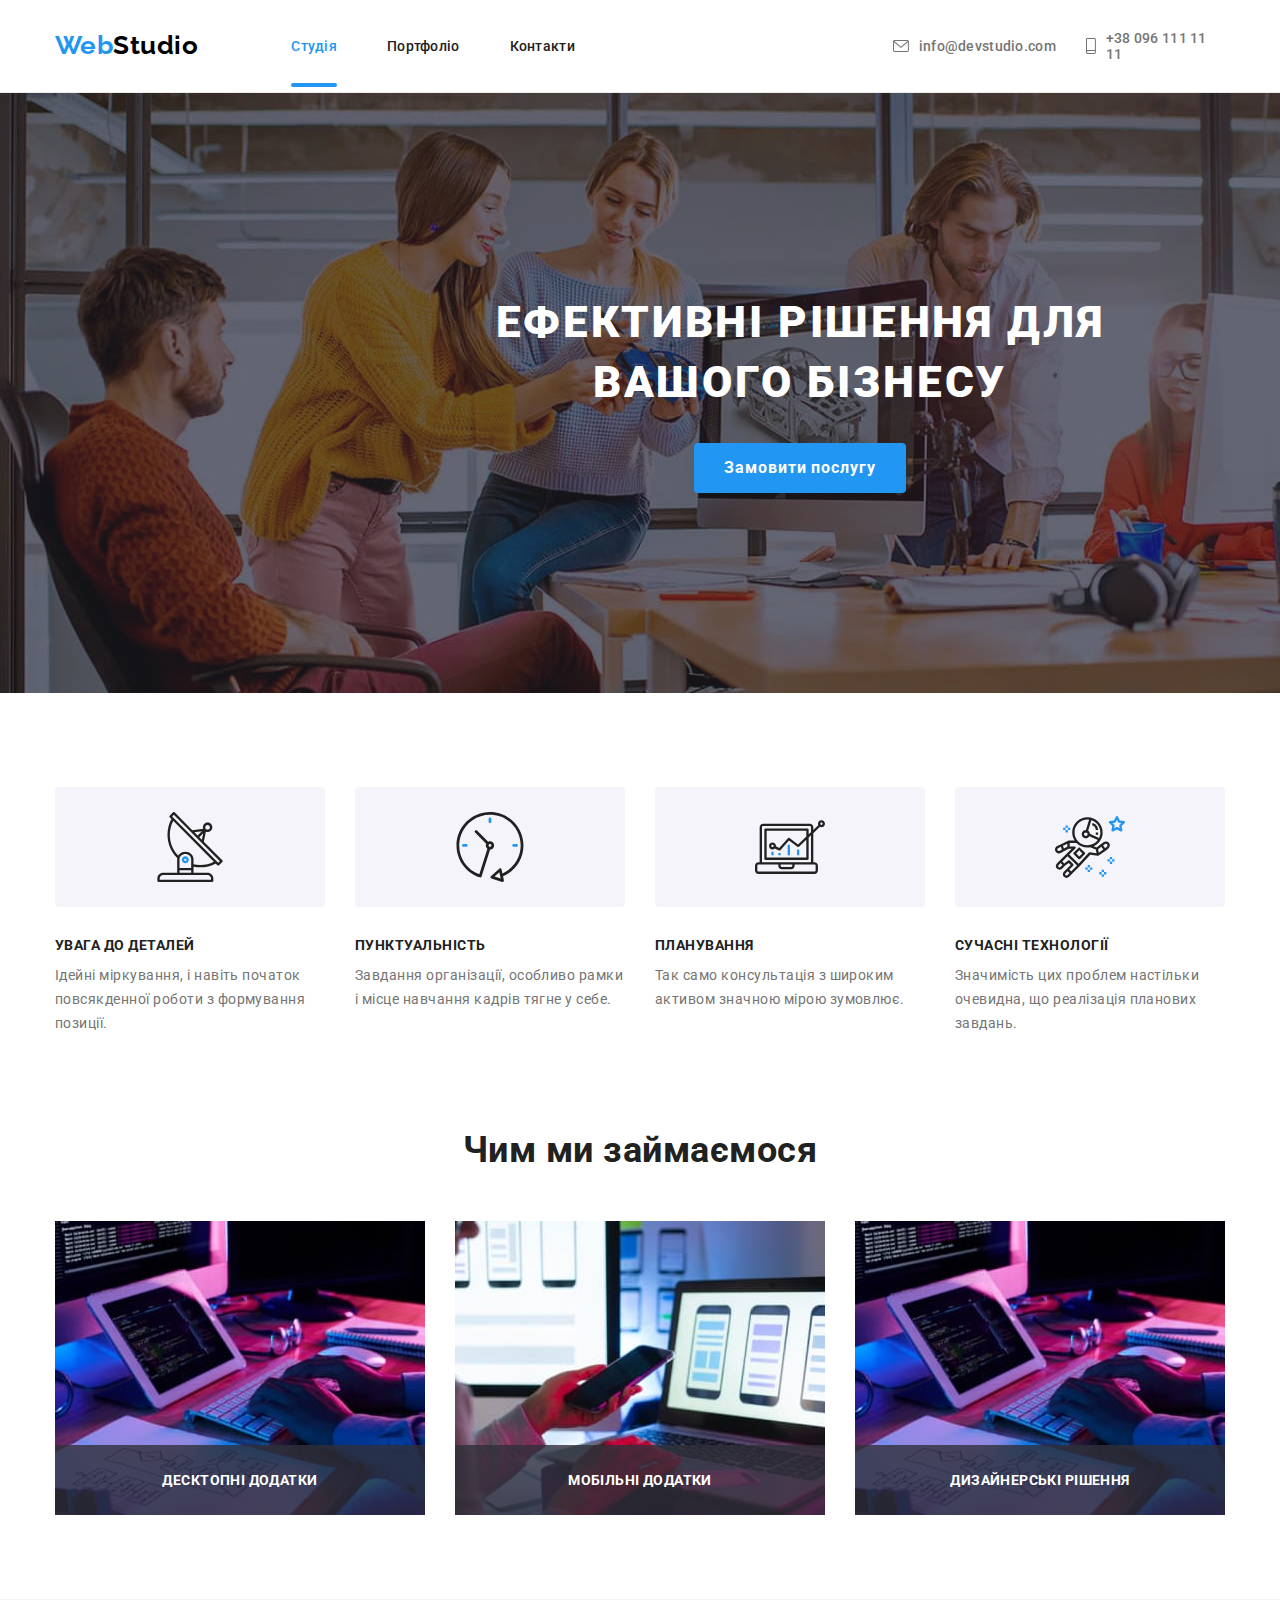
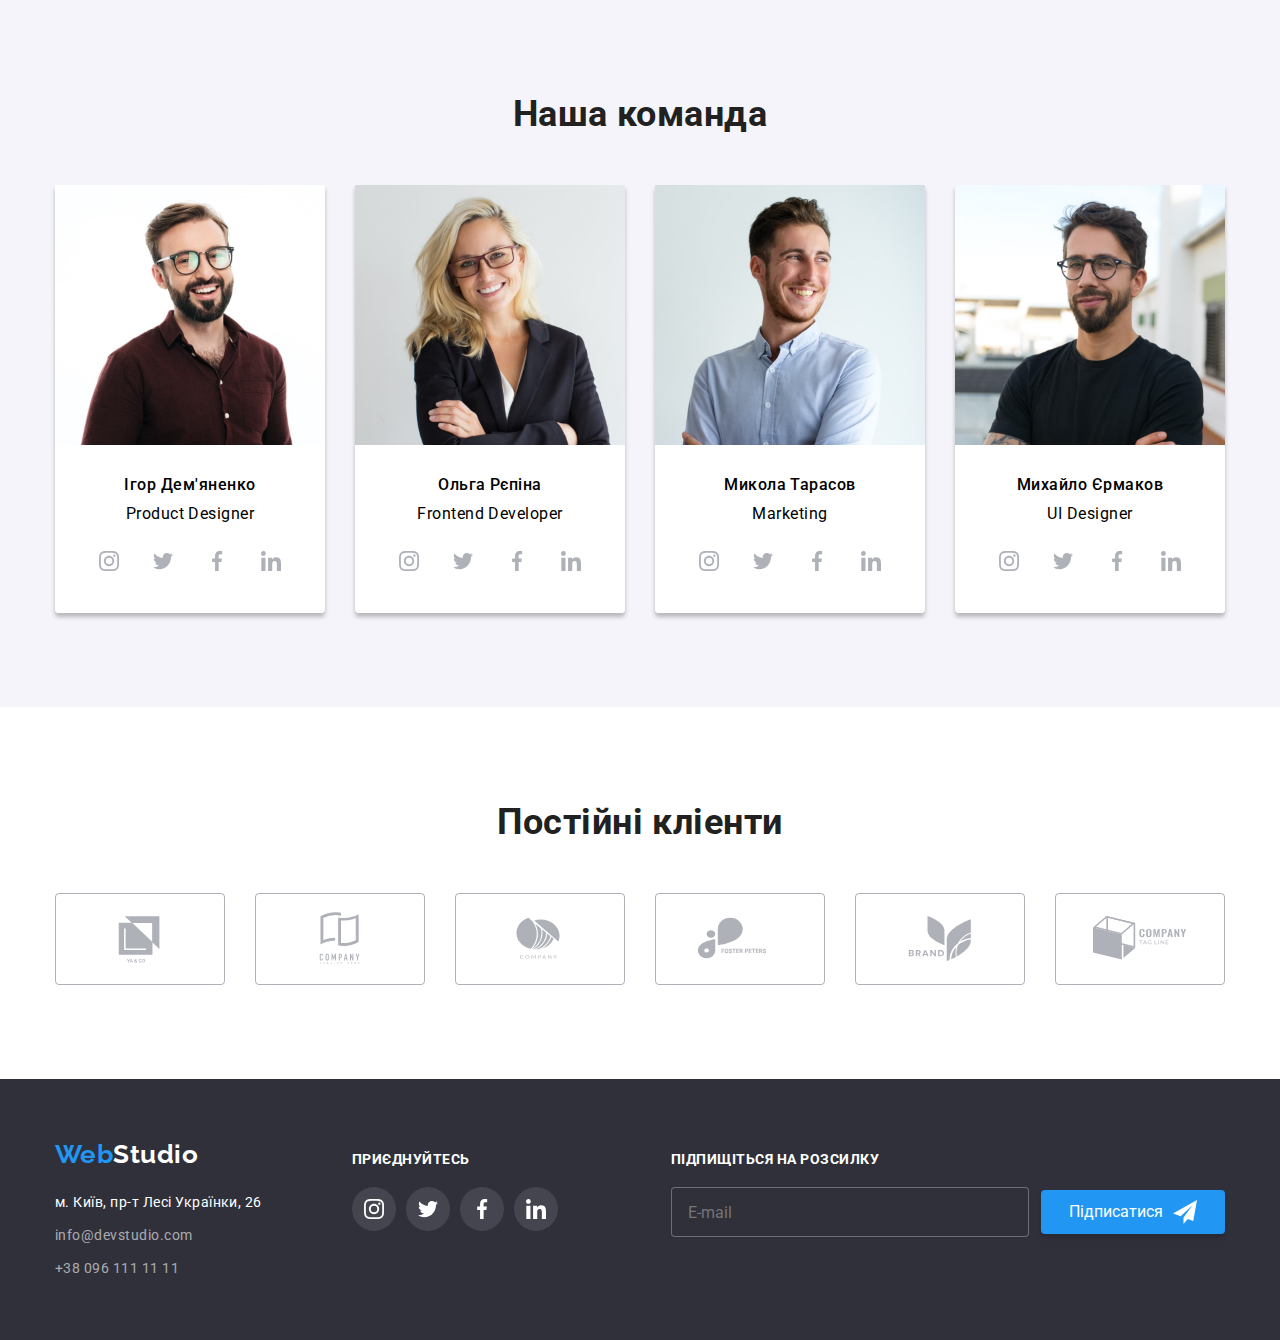
==== index.html @ 4fa3022f "starthw7" ====
<!DOCTYPE html>
<html lang="ua">
  <head>
    <meta charset="UTF-8" />
    <meta http-equiv="X-UA-Compatible" content="IE=edge" />
    <meta name="viewport" content="width=device-width, initial-scale=1.0" />
    <title>Document</title>
    <link rel="preconnect" href="https://fonts.googleapis.com" />
    <link rel="preconnect" href="https://fonts.gstatic.com" crossorigin />
    <link
      href="https://fonts.googleapis.com/css2?family=Raleway:wght@700&family=Roboto:wght@400;500;700&display=swap"
      rel="stylesheet"
    />
    <link
      rel="stylesheet"
      href="https://cdnjs.cloudflare.com/ajax/libs/modern-normalize/1.1.0/modern-normalize.min.css"
    />
    <link rel="stylesheet" href="./css/main.min.css" />
  </head>
  <body>
    <header class="header">
      <div class="container header__container">
        <nav class="navigation">
          <a class="logo navigation__logo" href="./index.html"
            ><span class="logo__first">Web</span>Studio</a
          >
          <ul class="list menu">
            <li class="menu__item">
              <a class="menu__link current" href="./index.html">Студія</a>
            </li>
            <li class="menu__item">
              <a class="menu__link" href="./portfolio.html">Портфоліо</a>
            </li>
            <li class="menu__item">
              <a class="menu__link" href="">Контакти</a>
            </li>
          </ul>
        </nav>
        <ul class="list contact">
          <li class="contact__item">
            <a class="contact__link" href="info@devstudio.com">
              <svg class="contact__icon" width="16px" height="12px">
                <use href="./images/icons.svg#icon-envelope"></use>
              </svg>
              info@devstudio.com
            </a>
          </li>
          <li class="contact__item">
            <a class="contact__link" href="+380961111111">
              <svg class="contact__icon" width="10px" height="16px">
                <use href="./images/icons.svg#icon-smartphone"></use>
              </svg>
              +38 096 111 11 11
            </a>
          </li>
        </ul>
      </div>
    </header>
    <main>
      <section class="hero">
        <div class="hero__wrap container">
          <h1 class="hero__title">
            Ефективні рішення для <br />
            вашого бізнесу
          </h1>
          <button type="button" class="hero__btn btn" data-modal-open>
            Замовити послугу
          </button>
        </div>
      </section>
      <section class="about">
        <div class="container">
          <h2 class="title visually-hidden">Наші переваги</h2>
          <ul class="list about__list">
            <li>
              <div class="about__icon">
                <svg width="70px" height="70px">
                  <use href="./images/icons.svg#icon-antenna"></use>
                </svg>
              </div>
              <h3 class="about__benefits title__benefits">УВАГА ДО ДЕТАЛЕЙ</h3>
              <p class="about__text">
                Ідейні міркування, і навіть початок повсякденної роботи з
                формування позиції.
              </p>
            </li>
            <li>
              <div class="about__icon">
                <svg width="70px" height="70px">
                  <use href="./images/icons.svg#icon-clock"></use>
                </svg>
              </div>
              <h3 class="about__benefits title__benefits">ПУНКТУАЛЬНІСТЬ</h3>
              <p class="about__text">
                Завдання організації, особливо рамки і місце навчання кадрів
                тягне у себе.
              </p>
            </li>
            <li>
              <div class="about__icon">
                <svg width="70px" height="70px">
                  <use href="./images/icons.svg#icon-diagram"></use>
                </svg>
              </div>
              <h3 class="about__benefits title__benefits">ПЛАНУВАННЯ</h3>
              <p class="about__text">
                Так само консультація з широким активом значною мірою зумовлює.
              </p>
            </li>
            <li>
              <div class="about__icon">
                <svg width="70px" height="70px">
                  <use href="./images/icons.svg#icon-astronaut"></use>
                </svg>
              </div>
              <h3 class="about__benefits title__benefits">
                СУЧАСНІ ТЕХНОЛОГІЇ
              </h3>
              <p class="about__text">
                Значимість цих проблем настільки очевидна, що реалізація
                планових завдань.
              </p>
            </li>
          </ul>
        </div>
      </section>
      <section class="example">
        <div class="container">
          <h2 class="title example__title">Чим ми займаємося</h2>
          <ul class="list example__list">
            <li class="example__item">
              <img
                src="./images/img.jpg"
                width="370"
                alt="Набір структури коду на комп'ютері"
              />
              <p class="example__text">десктопні додатки</p>
            </li>
            <li class="example__item">
              <img
                src="./images/img-2.jpg"
                width="370"
                alt="Адаптування сайту до різних гаджетів"
              />
              <p class="example__text">Мобільні додатки</p>
            </li>
            <li class="example__item">
              <img src="./images/img.jpg" width="370" alt="Підбір кольорів" />
              <p class="example__text">Дизайнерські рішення</p>
            </li>
          </ul>
        </div>
      </section>
      <section class="team">
        <div class="container">
          <h2 class="title title-item">Наша команда</h2>
          <ul class="list list-team">
            <li class="team-cards">
              <img src="./images/people.jpg" width="270" alt="чоловік" />
              <div class="team-container">
                <h3 class="title-team">Ігор Дем'яненко</h3>
                <p class="title-team-text">Product Designer</p>
                <ul class="list team-soc-list">
                  <li class="team-soc-item">
                    <a class="team-soc-link" href="">
                      <svg class="team-soc-icon" width="20px" height="20px">
                        <use href="./images/icons.svg#icon-instagram-2"></use>
                      </svg>
                    </a>
                  </li>
                  <li class="team-soc-item">
                    <a class="team-soc-link" href="">
                      <svg class="team-soc-icon" width="20px" height="20px">
                        <use href="./images/icons.svg#icon-twitter-1"></use>
                      </svg>
                    </a>
                  </li>
                  <li class="team-soc-item">
                    <a class="team-soc-link" href="">
                      <svg class="team-soc-icon" width="20px" height="20px">
                        <use href="./images/icons.svg#icon-facebook-1"></use>
                      </svg>
                    </a>
                  </li>
                  <li class="team-soc-item">
                    <a class="team-soc-link" href="">
                      <svg class="team-soc-icon" width="20px" height="20px">
                        <use href="./images/icons.svg#icon-linkedin-1"></use>
                      </svg>
                    </a>
                  </li>
                </ul>
              </div>
            </li>
            <li class="team-cards">
              <img src="./images/people-1.jpg" width="270" alt="жінка" />
              <div class="team-container">
                <h3 class="title-team">Ольга Рєпіна</h3>
                <p class="title-team-text">Frontend Developer</p>
                <ul class="list team-soc-list">
                  <li class="team-soc-item">
                    <a class="team-soc-link" href="">
                      <svg class="team-soc-icon" width="20px" height="20px">
                        <use href="./images/icons.svg#icon-instagram-2"></use>
                      </svg>
                    </a>
                  </li>
                  <li class="team-soc-item">
                    <a class="team-soc-link" href="">
                      <svg class="team-soc-icon" width="20px" height="20px">
                        <use href="./images/icons.svg#icon-twitter-1"></use>
                      </svg>
                    </a>
                  </li>
                  <li class="team-soc-item">
                    <a class="team-soc-link" href="">
                      <svg class="team-soc-icon" width="20px" height="20px">
                        <use href="./images/icons.svg#icon-facebook-1"></use>
                      </svg>
                    </a>
                  </li>
                  <li class="team-soc-item">
                    <a class="team-soc-link" href="">
                      <svg class="team-soc-icon" width="20px" height="20px">
                        <use href="./images/icons.svg#icon-linkedin-1"></use>
                      </svg>
                    </a>
                  </li>
                </ul>
              </div>
            </li>
            <li class="team-cards">
              <img src="./images/people-2.jpg" width="270" alt="чоловік" />
              <div class="team-container">
                <h3 class="title-team">Микола Тарасов</h3>
                <p class="title-team-text">Marketing</p>
                <ul class="list team-soc-list">
                  <li class="team-soc-item">
                    <a class="team-soc-link" href="">
                      <svg class="team-soc-icon" width="20px" height="20px">
                        <use href="./images/icons.svg#icon-instagram-2"></use>
                      </svg>
                    </a>
                  </li>
                  <li class="team-soc-item">
                    <a class="team-soc-link" href="">
                      <svg class="team-soc-icon" width="20px" height="20px">
                        <use href="./images/icons.svg#icon-twitter-1"></use>
                      </svg>
                    </a>
                  </li>
                  <li class="team-soc-item">
                    <a class="team-soc-link" href="">
                      <svg class="team-soc-icon" width="20px" height="20px">
                        <use href="./images/icons.svg#icon-facebook-1"></use>
                      </svg>
                    </a>
                  </li>
                  <li class="team-soc-item">
                    <a class="team-soc-link" href="">
                      <svg class="team-soc-icon" width="20px" height="20px">
                        <use href="./images/icons.svg#icon-linkedin-1"></use>
                      </svg>
                    </a>
                  </li>
                </ul>
              </div>
            </li>
            <li class="team-cards">
              <img src="./images/people-3.jpg" width="270" alt="чоловік" />
              <div class="team-container">
                <h3 class="title-team">Михайло Єрмаков</h3>
                <p class="title-team-text">UI Designer</p>
                <ul class="list team-soc-list">
                  <li class="team-soc-item">
                    <a class="team-soc-link" href="">
                      <svg class="team-soc-icon" width="20px" height="20px">
                        <use href="./images/icons.svg#icon-instagram-2"></use>
                      </svg>
                    </a>
                  </li>
                  <li class="team-soc-item">
                    <a class="team-soc-link" href="">
                      <svg class="team-soc-icon" width="20px" height="20px">
                        <use href="./images/icons.svg#icon-twitter-1"></use>
                      </svg>
                    </a>
                  </li>
                  <li class="team-soc-item">
                    <a class="team-soc-link" href="">
                      <svg class="team-soc-icon" width="20px" height="20px">
                        <use href="./images/icons.svg#icon-facebook-1"></use>
                      </svg>
                    </a>
                  </li>
                  <li class="team-soc-item">
                    <a class="team-soc-link" href="">
                      <svg class="team-soc-icon" width="20px" height="20px">
                        <use href="./images/icons.svg#icon-linkedin-1"></use>
                      </svg>
                    </a>
                  </li>
                </ul>
              </div>
            </li>
          </ul>
        </div>
      </section>
      <section class="clients">
        <div class="container">
          <h2 class="title">Постійні кліенти</h2>
          <ul class="clients-list list">
            <li class="clients-item">
              <a class="clients-link" href="">
                <svg class="clients-icon" width="106px" height="60px">
                  <use href="./images/icons.svg#icon-Logo-1"></use>
                </svg>
              </a>
            </li>
            <li class="clients-item">
              <a class="clients-link" href="">
                <svg class="clients-icon" width="106px" height="60px">
                  <use href="./images/icons.svg#icon-Logo-2"></use>
                </svg>
              </a>
            </li>
            <li class="clients-item">
              <a class="clients-link" href="">
                <svg class="clients-icon" width="106px" height="60px">
                  <use href="./images/icons.svg#icon-Logo-3"></use>
                </svg>
              </a>
            </li>
            <li class="clients-item">
              <a class="clients-link" href="">
                <svg class="clients-icon" width="106px" height="60px">
                  <use href="./images/icons.svg#icon-Logo-4"></use>
                </svg>
              </a>
            </li>
            <li class="clients-item">
              <a class="clients-link" href="">
                <svg class="clients-icon" width="106px" height="60px">
                  <use href="./images/icons.svg#icon-Logo-5"></use>
                </svg>
              </a>
            </li>
            <li class="clients-item">
              <a class="clients-link" href="">
                <svg class="clients-icon" width="106px" height="60px">
                  <use href="./images/icons.svg#icon-Logo-6"></use>
                </svg>
              </a>
            </li>
          </ul>
        </div>
      </section>
    </main>
    <footer class="footer">
      <div class="container footer-container">
        <div>
          <a class="logo-footer" href=""
            ><span class="logo__first">Web</span>Studio</a
          >
          <address class="contacts">
            <p class="contacts-text">м. Київ, пр-т Лесі Українки, 26</p>
            <ul class="list">
              <li class="contacts-title-footer">
                <a class="contacts-title" href="info@devstudio.com"
                  >info@devstudio.com</a
                ><br />
              </li>
              <li>
                <a class="contacts-title" href="+380961111111"
                  >+38 096 111 11 11</a
                >
              </li>
            </ul>
          </address>
        </div>
        <div class="footer-wrap">
          <h2 class="footer-title">ПРИЄДНУЙТЕСЬ</h2>
          <ul class="footer-list list">
            <li class="footer-item">
              <a class="footer-link" href="">
                <svg class="footer-icon" width="20px" height="20px">
                  <use href="./images/icons.svg#icon-instagram-2"></use>
                </svg>
              </a>
            </li>
            <li class="footer-item">
              <a class="footer-link" href="">
                <svg class="footer-icon" width="20px" height="20px">
                  <use href="./images/icons.svg#icon-twitter-1"></use>
                </svg>
              </a>
            </li>
            <li class="footer-item">
              <a class="footer-link" href="">
                <svg class="footer-icon" width="20px" height="20px">
                  <use href="./images/icons.svg#icon-facebook-1"></use>
                </svg>
              </a>
            </li>
            <li class="footer-item">
              <a class="footer-link" href="">
                <svg class="footer-icon" width="20px" height="20px">
                  <use href="./images/icons.svg#icon-linkedin-1"></use>
                </svg>
              </a>
            </li>
          </ul>
        </div>
        <div class="footer-modal-wrap">
          <h2 class="footer-title">ПІДПИЩІТЬСЯ НА РОЗСИЛКУ</h2>
          <form class="footer-modal">
            <input
              type="text"
              name="footer-input"
              class="footer-input"
              placeholder="E-mail"
            />
            <button type="submit" class="footer-modal-btn">
              Підписатися
              <svg class="footer-modal-icon" width="24px" height="24px">
                <use href="./images/icons.svg#icon-icon_send_footer"></use>
              </svg>
            </button>
          </form>
        </div>
      </div>
    </footer>
    <div class="backdrop is-hidden" data-modal>
      <div class="modal">
        <button type="button" class="modal-close" data-modal-close>
          <svg class="modal-close-icon" width="18px" height="18px">
            <use href="./images/icons.svg#icon-close-black"></use>
          </svg>
        </button>
        <p class="modal-title">Залиште свої дані, ми вам передзвонимо</p>
        <form class="modal-form">
          <label for="uzer-name" class="input-label">Ім'я</label>
          <div class="input-wrap">
            <input
              type="text"
              name="uzer-name"
              class="modal-input"
              id="uzer-name"
            />
            <svg class="modal-icon" width="18px" height="18px">
              <use href="./images/icons.svg#icon-person-black"></use>
            </svg>
          </div>
          <label for="uzer-tel" class="input-label">Телефон</label>
          <div class="input-wrap">
            <input
              type="tel"
              name="uzer-tel"
              class="modal-input"
              id="uzer-tel"
            />
            <svg class="modal-icon" width="18px" height="18px">
              <use href="./images/icons.svg#icon-phone-black"></use>
            </svg>
          </div>
          <label for="uzer-email" class="input-label">Пошта</label>
          <div class="input-wrap">
            <input
              type="email"
              name="uzer-email"
              class="modal-input"
              id="uzer-email"
            />
            <svg class="modal-icon" width="18px" height="18px">
              <use href="./images/icons.svg#icon-email-black"></use>
            </svg>
          </div>
          <label for="uzer-text" class="input-label">Коментар</label>
          <textarea
            name="uzer-text"
            id="uzer-text"
            class="modal-comment"
            placeholder="Введіть текст"
          ></textarea>
          <input
            type="checkbox"
            name="policy"
            id="policy"
            class="modal-check visually-hidden"
          />
          <label for="policy" class="check-text">
            <span class="wrapper">Погоджуюся з розсилкою та приймаю</span>
            <a href="" class="check-link">Умови договору</a>
          </label>
          <button type="submit" class="modal-btn">Відправити</button>
        </form>
      </div>
    </div>
    <script src="./js/modal.js"></script>
  </body>
</html>
---- css/main.min.css ----
h1,h2,h3,h4,h5,h6,p{margin:0}ul{margin:0;padding:0}button{cursor:pointer}img{display:block}.container{width:1200px;padding-left:15px;padding-right:15px;margin:0 auto}:root{--title-color: #212121;--text-color: #757575;--tra: 250ms cubic-bezier(0.4, 0, 0.2, 1)}body{font-family:roboto,sans-serif;letter-spacing:.03em}.list{list-style:none}.logo{font-family:Raleway,sans-serif;font-weight:700;font-size:26px;line-height:1.1923;color:#000;display:inline-block;padding-bottom:25px;padding-top:24px}.navigation__logo{margin-right:93px;text-decoration:none}.logo__first{color:#2196f3}.navigation{display:flex;align-items:center}.menu{display:flex;gap:50px;margin-right:318px}.header__container{display:flex;align-items:center}.header{margin-bottom:0;border-bottom:1px solid #ececec}.menu__link{font-style:normal;font-weight:500;font-size:14px;line-height:1.1428;letter-spacing:.02em;color:var(--title-color);display:inline-block;padding-bottom:32px;padding-top:32px;text-decoration:none;transition:color var(--tra)}.menu__link:hover,.menu__link:focus{color:#2196f3}.menu__link.current{position:relative;color:#2196f3}.current::after{content:"";position:absolute;bottom:0;left:0;margin-top:28px;width:100%;height:4px;background-color:#2196f3;border-radius:2px;transform:translateY(1px)}.contact{display:flex;gap:30px}.contact__item{display:flex;align-items:center}.contact__link{font-style:normal;font-weight:500;font-size:14px;line-height:1.1428;letter-spacing:.02em;color:var(--text-color);display:flex;padding-bottom:30px;padding-top:30px;align-items:center;gap:10px;text-decoration:none;transition:color var(--tra),fill color}.contact__link:hover,.contact__link:focus{color:#2196f3}.contact__icon{fill:var(--text-color)}.contact__link:hover .contact__icon{fill:#2196f3}.contact__link:focus .contact__icon{fill:#2196f3}.title{font-size:36px;line-height:1.1667;text-align:center;color:var(--title-color)}.hero{padding:200px 0px;width:1600px;background-color:rgba(47,48,58,.4);background-image:linear-gradient(rgba(47, 48, 58, 0.4), rgba(47, 48, 58, 0.4)),url(../images/hero.jpg);margin:0 auto}.hero__title{font-style:normal;font-weight:900;font-size:44px;line-height:1.3636;text-align:center;letter-spacing:.06em;text-transform:uppercase;color:#fff;margin-bottom:30px}.hero__btn{font-style:normal;font-weight:700;font-size:16px;line-height:1.875;display:block;align-items:center;text-align:center;letter-spacing:.06em;color:#fff;background-color:#2196f3;border:none;border-radius:4px;padding:10px 30px;transition:color var(--tra),background-color var(--tra)}.hero__btn:hover,.hero__btn:focus{color:#2196f3;background-color:#fff}.btn{margin:0 auto}.about{padding-top:94px;padding-bottom:94px}.about__list{display:flex;gap:30px}.about__icon{display:flex;align-items:center;justify-content:center;width:270px;height:120px;background-color:#f5f4fa;border-radius:4px}.about__benefits{font-style:normal;font-weight:700;font-size:14px;line-height:1.1428;text-transform:uppercase;color:var(--title-color)}.title__benefits{margin-top:30px;margin-bottom:10px}.about__text{font-size:14px;line-height:1.7143;color:var(--text-color)}.visually-hidden{position:absolute;width:1px;height:1px;margin:-1px;border:0;padding:0;white-space:nowrap;clip-path:inset(100%);clip:rect(0 0 0 0);overflow:hidden}.example{padding-bottom:84px}.example__list{display:flex;gap:30px}.example__title{margin-bottom:50px}.example__item{position:relative}.example__text{position:absolute;bottom:0;margin:0;width:100%;text-align:center;align-items:center;padding-top:27px;padding-bottom:27px;text-transform:uppercase;font-weight:700;font-size:14px;line-height:1.17;letter-spacing:.03em;background:rgba(47,48,58,.8);color:#fff}.team{background-color:#f5f4fa;padding-top:94px;padding-bottom:94px}.team-container{padding-top:30px;padding-bottom:30px;background-color:#fff;border-radius:0px 0px 4px 4px}.title-item{margin-bottom:50px}.title-team{font-weight:500;font-size:16px;line-height:1.1875;text-align:center;margin-bottom:10px}.team-cards{border-radius:0px 0px 4px 4px;box-shadow:0px 4px 4px 0px rgba(0,0,0,.25)}.title-team-text{font-size:16px;line-height:1.1875;text-align:center;margin-bottom:16px}.list-team{display:flex;gap:30px}.team-soc-list{display:flex;justify-content:center;gap:10px}.team-soc-item{width:44px;height:44px;border-radius:50%}.team-soc-link{width:100%;height:100%;border-radius:50%;display:flex;align-items:center;justify-content:center;color:#afb1b8;transition:color var(--tra),background-color var(--tra)}.team-soc-link:hover,.team-soc-link:focus{background-color:#2196f3;color:#fff}.team-soc-icon{fill:currentColor}.clients{padding-top:94px;padding-bottom:94px}.clients-list{margin-top:50px;display:flex;justify-content:center;gap:30px}.clients-link{width:170px;height:92px;box-sizing:border-box;border:1px solid #afb1b8;border-radius:4px;display:flex;align-items:center;justify-content:center;color:#afb1b8;transition:color var(--tra),border-color var(--tra)}.clients-link:hover,.clients-link:focus{border-color:#2196f3}.clients-icon{fill:currentColor}.clients-link:hover .clients-icon{color:#2196f3}.clients-link:focus .clients-icon{color:#2196f3}.list-portfolio-type{margin-bottom:50px;display:flex;justify-content:center;gap:8px}.filtr{font-weight:500;font-size:16px;line-height:1.625;text-align:center;color:var(--title-color);padding:6px 22px;border-radius:4px;background-color:#f5f4fa;border:none;font-family:inherit;transition:color var(--tra),background-color var(--tra),box-shadow var(--tra)}.filtr:hover,.filtr:focus{color:#fff;background-color:#2196f3;box-shadow:0px 4px 4px 0px rgba(0,0,0,.25)}.portfolio{padding-top:94px;padding-bottom:94px}.list-portfolio{display:flex;flex-wrap:wrap;gap:30px}.portfolio-item{width:370px}.portfolio-link{display:block;transition:box-shadow var(--tra)}.portfolio-link:hover,.portfolio-link:focus{box-shadow:0px 1px 1px rgba(0,0,0,.12),0px 4px 4px rgba(0,0,0,.06),1px 4px 6px rgba(0,0,0,.16)}.list-portfolio a{text-decoration:none}.portfolio-top-wrap{position:relative;overflow:hidden}.portfolio-top-text{position:absolute;top:0;height:100%;color:#fff;font-size:18px;line-height:1.56;letter-spacing:.03em;background-color:rgba(33,150,243,.9);padding:63px 24px;transform:translateY(100%);transition:transform 250ms linear;overflow:auto}.portfolio-link:hover .portfolio-top-text{transform:translateY(0)}.title-cards{padding:20px 24px;border-right:1px solid #eee;border-bottom:1px solid #eee;border-left:1px solid #eee}.portfolio-title{font-size:18px;line-height:2;letter-spacing:.06em;color:var(--title-color);margin-bottom:4px;width:322px}.portfolio-text{font-size:16px;line-height:1.875;color:var(--text-color)}.footer{background-color:#2f303a;padding-top:60px;padding-bottom:60px}.logo-footer{font-family:Raleway,sans-serif;font-weight:700;font-size:26px;line-height:1.1923;text-decoration:none;color:#fff}.contacts{font-style:normal;margin-top:20px}.contacts-text{font-size:14px;line-height:1.7143;color:#fff;margin-bottom:9px}.contacts-title{text-decoration:none;font-size:14px;line-height:1.7143;color:rgba(255,255,255,.6)}.contacts-title-footer{margin-bottom:9px}.footer a{text-decoration:none}.footer-container{display:flex;justify-content:space-between}.footer-wrap{padding-top:12px;margin-left:70px}.footer-wrap h2{margin-bottom:20px}.footer-title{font-size:14px;color:#fff}.footer-list{display:flex;gap:10px}.footer-item{width:44px;height:44px}.footer-link{width:100%;height:100%;border-radius:50%;display:flex;align-items:center;justify-content:center;background-color:rgba(255,255,255,.1);color:#fff;transition:background-color var(--tra)}.footer-link:hover,.footer-link:focus{background-color:#2196f3}.footer-icon{fill:currentColor}.footer-modal-wrap{padding-top:12px;margin-left:93px}.footer-modal-wrap .footer-title{margin-bottom:20px}.footer-input{width:358px;height:50px;padding:15px 16px;border:1px solid rgba(255,255,255,.3);border-radius:4px;background-color:#2f303a;font-size:16px;line-height:1.25;color:rgba(255,255,255,.6);margin-right:12px;margin-top:auto}.footer-modal{display:flex;align-items:center}.footer-modal-btn{padding:10px 28px;background-color:#2196f3;color:#fff;box-shadow:0px 4px 4px rgba(0,0,0,.15);border-radius:4px;border:none;display:inline-flex;align-items:center;gap:10px}.footer-modal-icon{fill:currentColor}.backdrop{position:fixed;top:0;width:100%;height:100%;background-color:rgba(0,0,0,.2);transition:opacity 250ms linear,visibility 250ms linear}.modal{position:absolute;top:50%;left:50%;transform:translate(-50%, -50%) scale(1);transition:transform 250ms linear;width:528px;min-height:581px;background-color:#fff;box-shadow:0px 1px 3px rgba(0,0,0,.12),0px 1px 1px rgba(0,0,0,.14),0px 2px 1px rgba(0,0,0,.2);border-radius:4px;padding:40px}.backdrop.is-hidden .modal{transform:translate(-50%, -50%) scale(0)}.modal-close{position:absolute;top:8px;right:8px;width:30px;height:30px;background-color:#fff;border:1px solid rgba(0,0,0,.1);border-radius:50%;display:flex;align-items:center;justify-content:center}.modal-close:focus .modal-close-icon{fill:#2196f3}.modal-close:hover .modal-close-icon{fill:#2196f3}.modal-title{font-family:roboto;font-style:normal;font-weight:700;font-size:20px;line-height:1.15;letter-spacing:.03em;text-align:center;margin-bottom:12px;color:#212121}.modal.form{padding:40px}.input-label{font-size:12px;line-height:1.17;letter-spacing:.01em;color:#757575;margin-bottom:4px}.input-wrap{position:relative;margin-bottom:10px}.modal-input{width:100%;max-width:448px;height:40px;border:1px solid rgba(33,33,33,.2);border-radius:4px;padding-left:42px}.modal-input:focus{border-color:#2196f3;outline:#2196f3;box-shadow:0px 1px 3px rgba(0,0,0,.12),0px 1px 1px rgba(0,0,0,.14),0px 2px 1px rgba(0,0,0,.2)}.modal-icon{position:absolute;top:50%;transform:translateY(-50%);left:12px}.modal-input:focus .modal-icon{fill:#2196f3}.modal-comment{width:100%;height:120px;border:1px solid rgba(33,33,33,.2);border-radius:4px;resize:none;font-size:12px;line-height:1.17;letter-spacing:.01em;color:rgba(117,117,117,.5);padding:12px 16px}.modal-comment:focus{border-color:#2196f3;outline:#2196f3;box-shadow:0px 1px 3px rgba(0,0,0,.12),0px 1px 1px rgba(0,0,0,.14),0px 2px 1px rgba(0,0,0,.2)}.check-text{font-family:roboto;font-weight:400;font-size:14px;line-height:1.71;color:#757575;display:flex;align-items:center;margin-bottom:30px;justify-content:center}.modal-check:checked+.check-text::before{background-color:#2196f3;border:none;background-image:url(../images/Vector.svg);background-position:center;background-repeat:no-repeat}.check-text::before{content:"";width:16px;height:15px;border:2px solid #303030;border-radius:2px;margin-right:8px}.check-link{color:#2196f3}.wrapper{margin-right:5px}.modal-btn{display:block;padding:10px 52px;font-weight:700;font-size:16px;line-height:1.875;letter-spacing:.06em;align-items:center;margin:0 auto;color:#fff;background-color:#2196f3;box-shadow:0px 4px 4px rgba(0,0,0,.15);border-radius:4px;border:none}.modal-btn:focus{background-color:#188ce8}.is-hidden{opacity:0;visibility:hidden;pointer-events:none}/*# sourceMappingURL=main.min.css.map */
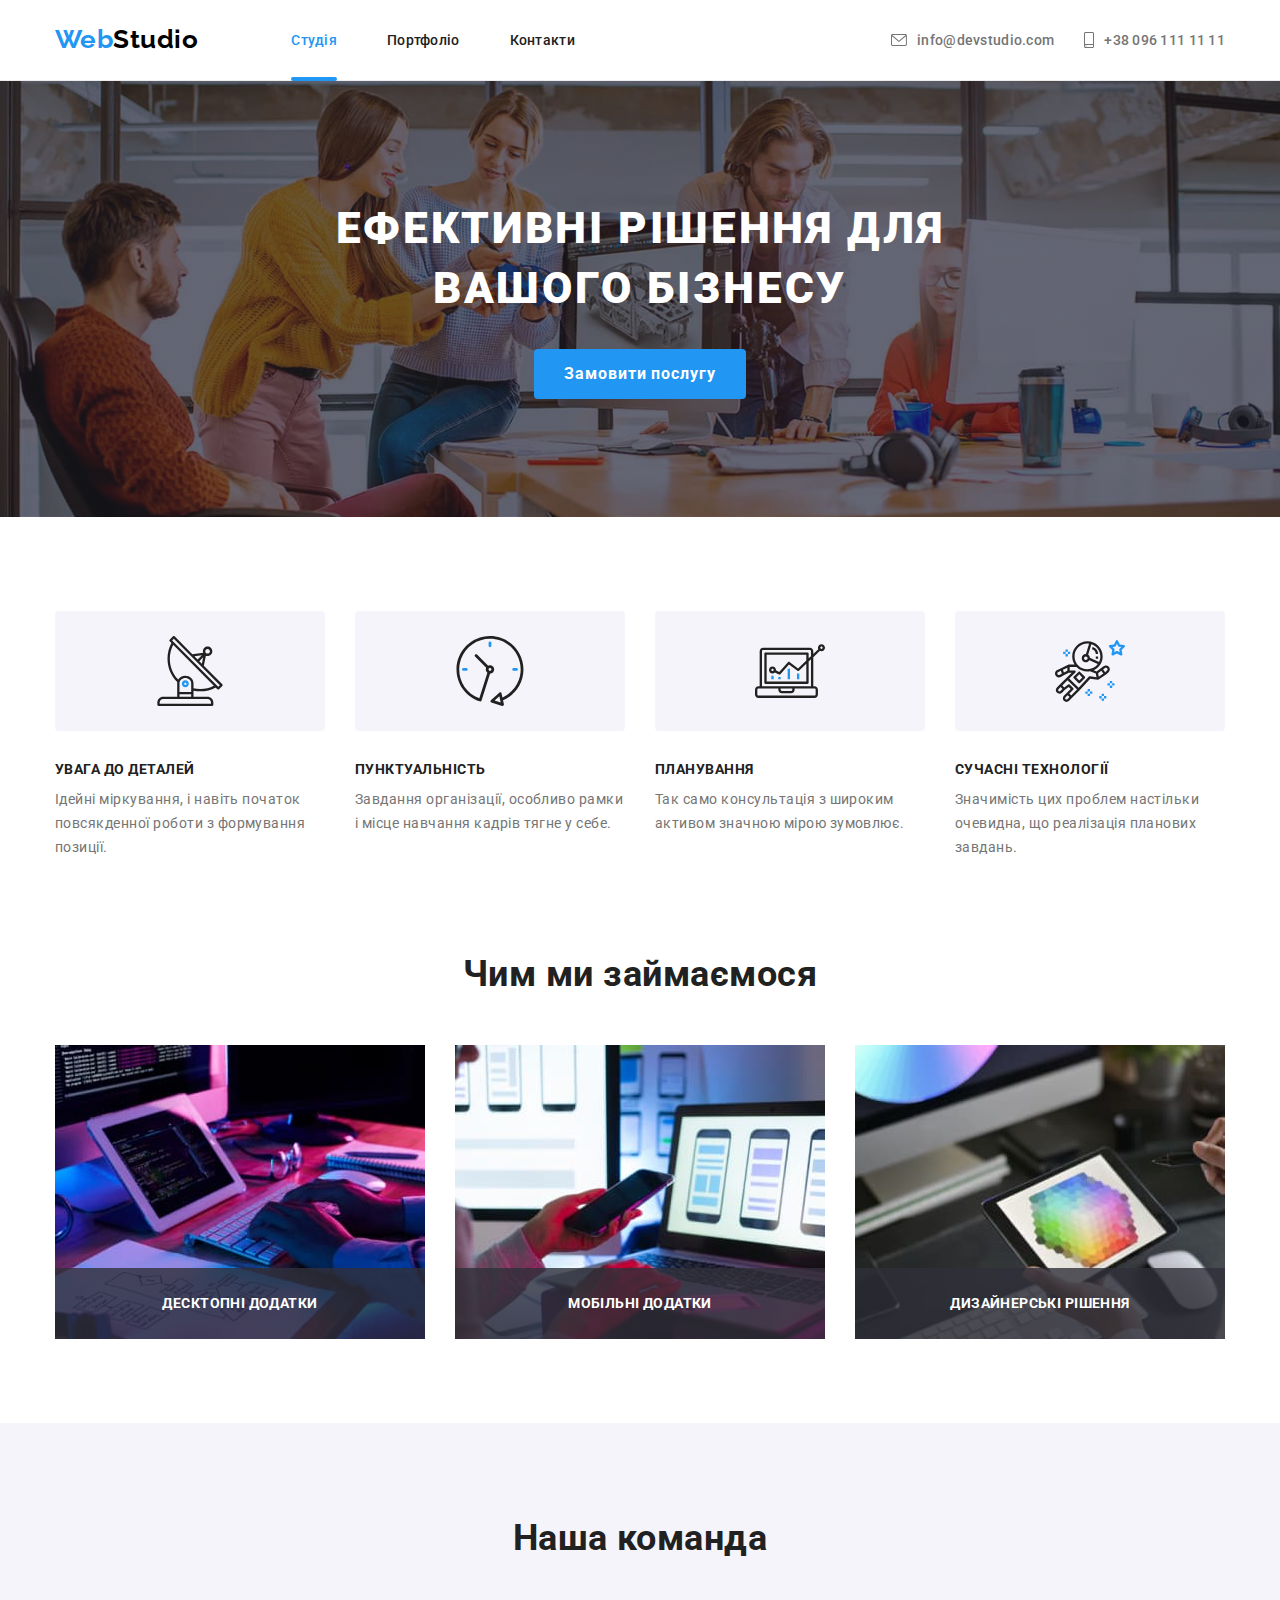
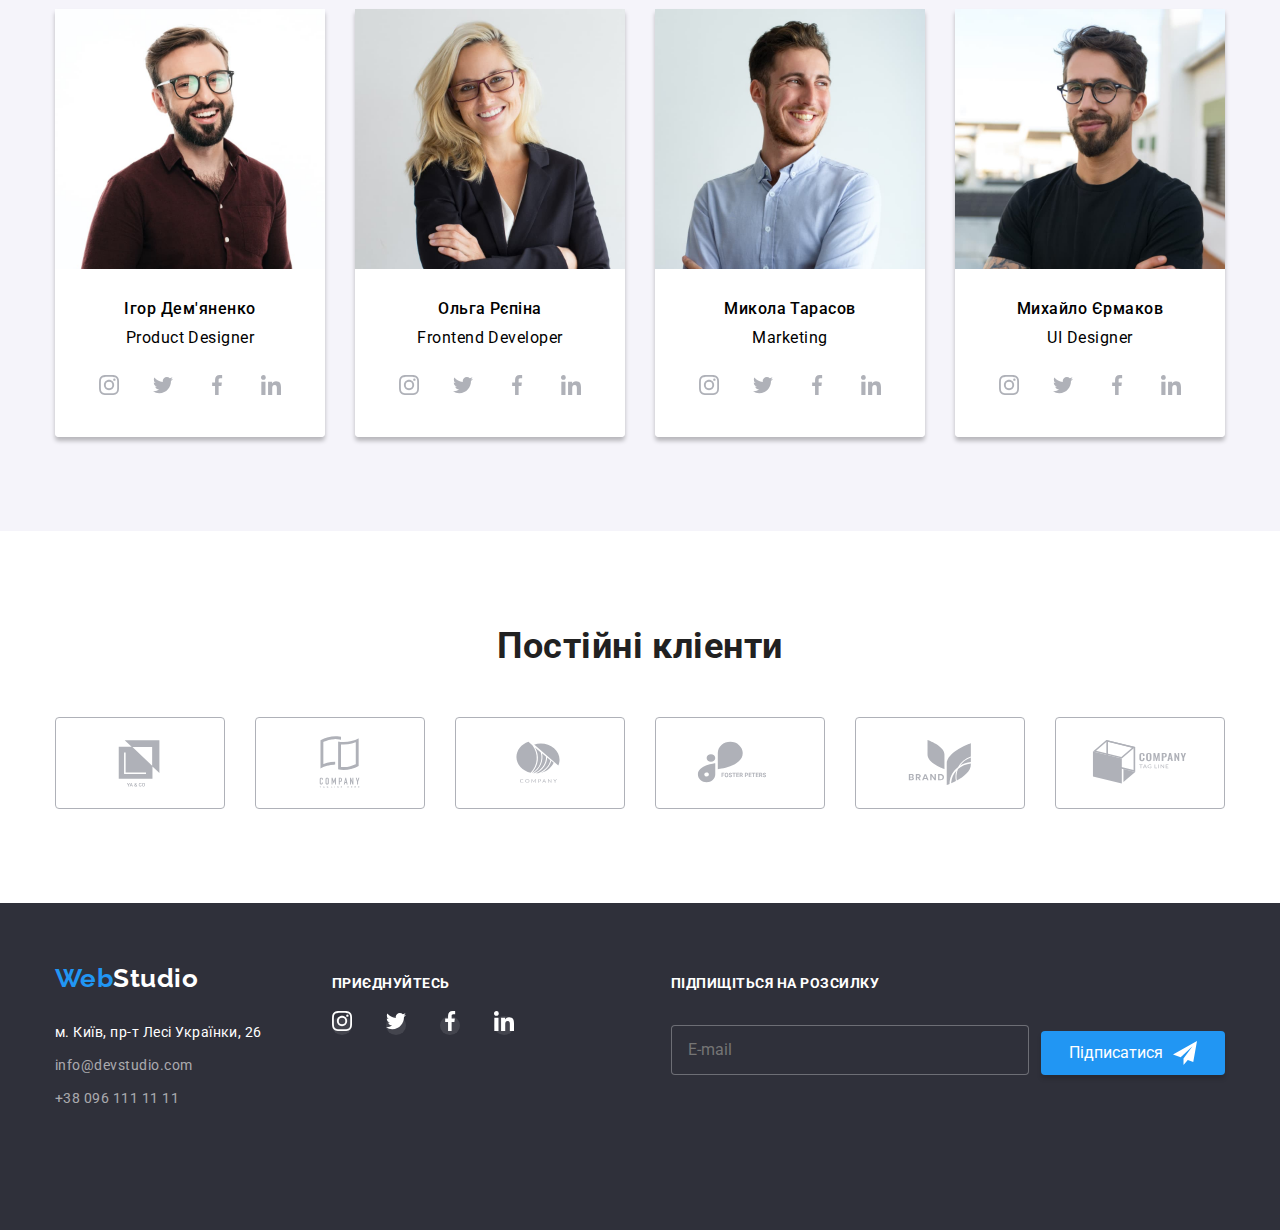
==== commit e9525f91: "hw-8" ====
--- a/index.html
+++ b/index.html
@@ -54,11 +54,62 @@
             </a>
           </li>
         </ul>
+        <button type="button" class="menu-open" data-menu-open>
+          <svg class="menu-open-icon" width="40px" height="40px">
+            <use href="./images/icons.svg#icon-menu_open"></use>
+          </svg>
+        </button>
+      </div>
+      <div class="mob-menu is-hidden" data-menu>
+        <div class="container">
+          <button type="button" class="menu-close" data-menu-close>
+            <svg class="menu-close-icon">
+              <use href="./images/icons.svg#icon-close-black"></use>
+            </svg>
+          </button>
+          <ul class="list menu-mob">
+            <li class="menu-mob__item">
+              <a class="menu-mob__link current" href="./index.html">Студія</a>
+            </li>
+            <li class="menu-mob__item">
+              <a class="menu-mob__link" href="./portfolio.html">Портфоліо</a>
+            </li>
+            <li class="menu-mob__item">
+              <a class="menu-mob__link" href="">Контакти</a>
+            </li>
+          </ul>
+          <ul class="list contact-mob">
+            <li class="contact-mob__item">
+              <a class="contact-mob__link-mob" href="+380961111111">
+                +38 096 111 11 11
+              </a>
+            </li>
+            <li class="contact-mob__item">
+              <a class="contact-mob__link" href="info@devstudio.com">
+                info@devstudio.com
+              </a>
+            </li>
+          </ul>
+          <ul class="list mob-soc">
+            <li class="mob-soc-item">
+              <a class="mob-soc-link" href=""> Instagram </a>
+            </li>
+            <li class="mob-soc-item">
+              <a class="mob-soc-link" href=""> Twitter </a>
+            </li>
+            <li class="mob-soc-item">
+              <a class="mob-soc-link" href=""> Facebook </a>
+            </li>
+            <li class="mob-soc-item">
+              <a class="mob-soc-link" href=""> Linkedin </a>
+            </li>
+          </ul>
+        </div>
       </div>
     </header>
     <main>
       <section class="hero">
-        <div class="hero__wrap container">
+        <div class="container">
           <h1 class="hero__title">
             Ефективні рішення для <br />
             вашого бізнесу
@@ -72,7 +123,7 @@
         <div class="container">
           <h2 class="title visually-hidden">Наші переваги</h2>
           <ul class="list about__list">
-            <li>
+            <li class="about__item">
               <div class="about__icon">
                 <svg width="70px" height="70px">
                   <use href="./images/icons.svg#icon-antenna"></use>
@@ -84,7 +135,7 @@
                 формування позиції.
               </p>
             </li>
-            <li>
+            <li class="about__item">
               <div class="about__icon">
                 <svg width="70px" height="70px">
                   <use href="./images/icons.svg#icon-clock"></use>
@@ -96,7 +147,7 @@
                 тягне у себе.
               </p>
             </li>
-            <li>
+            <li class="about__item">
               <div class="about__icon">
                 <svg width="70px" height="70px">
                   <use href="./images/icons.svg#icon-diagram"></use>
@@ -107,7 +158,7 @@
                 Так само консультація з широким активом значною мірою зумовлює.
               </p>
             </li>
-            <li>
+            <li class="about__item">
               <div class="about__icon">
                 <svg width="70px" height="70px">
                   <use href="./images/icons.svg#icon-astronaut"></use>
@@ -129,23 +180,45 @@
           <h2 class="title example__title">Чим ми займаємося</h2>
           <ul class="list example__list">
             <li class="example__item">
-              <img
-                src="./images/img.jpg"
-                width="370"
-                alt="Набір структури коду на комп'ютері"
-              />
+              <picture>
+                <source
+                  srcset="./images/img.jpg 1x, ./images/img-2x.jpeg 2x"
+                  media="(min-width: 1200px)"
+                />
+                <img
+                  src="./images/img.jpg"
+                  width="370"
+                  alt="Набір структури коду на комп'ютері"
+                />
+              </picture>
               <p class="example__text">десктопні додатки</p>
             </li>
             <li class="example__item">
-              <img
-                src="./images/img-2.jpg"
-                width="370"
-                alt="Адаптування сайту до різних гаджетів"
-              />
+              <picture>
+                <source
+                  srcset="./images/img-2.jpg 1x, ./images/img-2-2x.jpeg 2x"
+                  media="(min-width: 1200px)"
+                />
+                <img
+                  src="./images/img-2.jpg"
+                  width="370"
+                  alt="Адаптування сайту до різних гаджетів"
+                />
+              </picture>
               <p class="example__text">Мобільні додатки</p>
             </li>
             <li class="example__item">
-              <img src="./images/img.jpg" width="370" alt="Підбір кольорів" />
+              <picture>
+                <source
+                  srcset="./images/img-3.jpg 1x, ./images/img-3-2x.jpeg 2x"
+                  media="(min-width: 1200px)"
+                />
+                <img
+                  src="./images/img-3.jpg"
+                  width="370"
+                  alt="Підбір кольорів"
+                />
+              </picture>
               <p class="example__text">Дизайнерські рішення</p>
             </li>
           </ul>
@@ -156,7 +229,27 @@
           <h2 class="title title-item">Наша команда</h2>
           <ul class="list list-team">
             <li class="team-cards">
-              <img src="./images/people.jpg" width="270" alt="чоловік" />
+              <picture>
+                <source
+                  srcset="./images/people.jpg 1x, ./images/people-2x.jpeg 2x"
+                  media="(min-width: 1200px)"
+                />
+                <source
+                  srcset="
+                    ./images/people-tab.jpeg    1x,
+                    ./images/people-tab-2x.jpeg 2x
+                  "
+                  media="(min-width: 768px)"
+                />
+                <source
+                  srcset="
+                    ./images/people-mob.jpeg    1x,
+                    ./images/people-mob-2x.jpeg 2x
+                  "
+                  media="(max-width: 767px)"
+                />
+                <img src="./images/people-mob.jpeg" width="270" alt="чоловік" />
+              </picture>
               <div class="team-container">
                 <h3 class="title-team">Ігор Дем'яненко</h3>
                 <p class="title-team-text">Product Designer</p>
@@ -193,7 +286,30 @@
               </div>
             </li>
             <li class="team-cards">
-              <img src="./images/people-1.jpg" width="270" alt="жінка" />
+              <picture>
+                <source
+                  srcset="
+                    ./images/people-1.jpg     1x,
+                    ./images/people-1-2x.jpeg 2x
+                  "
+                  media="(min-width: 1200px)"
+                />
+                <source
+                  srcset="
+                    ./images/people-1-tab.jpeg    1x,
+                    ./images/people-1-tab-2x.jpeg 2x
+                  "
+                  media="(min-width: 768px)"
+                />
+                <source
+                  srcset="
+                    ./images/people-1-mob.jpeg    1x,
+                    ./images/people-1-mob-2x.jpeg 2x
+                  "
+                  media="(max-width: 767px)"
+                />
+                <img src="./images/people-1-mob.jpeg" width="270" alt="жінка" />
+              </picture>
               <div class="team-container">
                 <h3 class="title-team">Ольга Рєпіна</h3>
                 <p class="title-team-text">Frontend Developer</p>
@@ -230,7 +346,34 @@
               </div>
             </li>
             <li class="team-cards">
-              <img src="./images/people-2.jpg" width="270" alt="чоловік" />
+              <picture>
+                <source
+                  srcset="
+                    ./images/people-2.jpg     1x,
+                    ./images/people-2-2x.jpeg 2x
+                  "
+                  media="(min-width: 1200px)"
+                />
+                <source
+                  srcset="
+                    ./images/people-2-tab.jpeg    1x,
+                    ./images/people-2-tab-2x.jpeg 2x
+                  "
+                  media="(min-width: 768px)"
+                />
+                <source
+                  srcset="
+                    ./images/people-2-mob.jpeg    1x,
+                    ./images/people-2-mob-2x.jpeg 2x
+                  "
+                  media="(max-width: 767px)"
+                />
+                <img
+                  src="./images/people-2-mob.jpeg"
+                  width="270"
+                  alt="чоловік"
+                />
+              </picture>
               <div class="team-container">
                 <h3 class="title-team">Микола Тарасов</h3>
                 <p class="title-team-text">Marketing</p>
@@ -267,7 +410,34 @@
               </div>
             </li>
             <li class="team-cards">
-              <img src="./images/people-3.jpg" width="270" alt="чоловік" />
+              <picture>
+                <source
+                  srcset="
+                    ./images/people-3.jpg     1x,
+                    ./images/people-3-2x.jpeg 2x
+                  "
+                  media="(min-width: 1200px)"
+                />
+                <source
+                  srcset="
+                    ./images/people-3-tab.jpeg    1x,
+                    ./images/people-3-tab-2x.jpeg 2x
+                  "
+                  media="(min-width: 768px)"
+                />
+                <source
+                  srcset="
+                    ./images/people-3-mob.jpeg    1x,
+                    ./images/people-3-mob-2x.jpeg 2x
+                  "
+                  media="(max-width: 767px)"
+                />
+                <img
+                  src="./images/people-3-mob.jpeg"
+                  width="270"
+                  alt="чоловік"
+                />
+              </picture>
               <div class="team-container">
                 <h3 class="title-team">Михайло Єрмаков</h3>
                 <p class="title-team-text">UI Designer</p>
@@ -358,58 +528,60 @@
     </main>
     <footer class="footer">
       <div class="container footer-container">
-        <div>
-          <a class="logo-footer" href=""
-            ><span class="logo__first">Web</span>Studio</a
-          >
-          <address class="contacts">
-            <p class="contacts-text">м. Київ, пр-т Лесі Українки, 26</p>
-            <ul class="list">
-              <li class="contacts-title-footer">
-                <a class="contacts-title" href="info@devstudio.com"
-                  >info@devstudio.com</a
-                ><br />
+        <div class="footer-container-first">
+          <div class="mob-footer">
+            <a class="logo-footer" href=""
+              ><span class="logo__first">Web</span>Studio</a
+            >
+            <address class="contacts">
+              <p class="contacts-text">м. Київ, пр-т Лесі Українки, 26</p>
+              <ul class="list footer-adress">
+                <li class="contacts-title-footer">
+                  <a class="contacts-title" href="info@devstudio.com"
+                    >info@devstudio.com</a
+                  ><br />
+                </li>
+                <li>
+                  <a class="contacts-title" href="+380961111111"
+                    >+38 096 111 11 11</a
+                  >
+                </li>
+              </ul>
+            </address>
+          </div>
+          <div class="footer-wrap">
+            <h2 class="footer-title">ПРИЄДНУЙТЕСЬ</h2>
+            <ul class="footer-list list">
+              <li class="footer-item">
+                <a class="footer-link" href="">
+                  <svg class="footer-icon" width="20px" height="20px">
+                    <use href="./images/icons.svg#icon-instagram-2"></use>
+                  </svg>
+                </a>
               </li>
-              <li>
-                <a class="contacts-title" href="+380961111111"
-                  >+38 096 111 11 11</a
-                >
+              <li class="footer-item">
+                <a class="footer-link" href="">
+                  <svg class="footer-icon" width="20px" height="20px">
+                    <use href="./images/icons.svg#icon-twitter-1"></use>
+                  </svg>
+                </a>
+              </li>
+              <li class="footer-item">
+                <a class="footer-link" href="">
+                  <svg class="footer-icon" width="20px" height="20px">
+                    <use href="./images/icons.svg#icon-facebook-1"></use>
+                  </svg>
+                </a>
+              </li>
+              <li class="footer-item">
+                <a class="footer-link" href="">
+                  <svg class="footer-icon" width="20px" height="20px">
+                    <use href="./images/icons.svg#icon-linkedin-1"></use>
+                  </svg>
+                </a>
               </li>
             </ul>
-          </address>
-        </div>
-        <div class="footer-wrap">
-          <h2 class="footer-title">ПРИЄДНУЙТЕСЬ</h2>
-          <ul class="footer-list list">
-            <li class="footer-item">
-              <a class="footer-link" href="">
-                <svg class="footer-icon" width="20px" height="20px">
-                  <use href="./images/icons.svg#icon-instagram-2"></use>
-                </svg>
-              </a>
-            </li>
-            <li class="footer-item">
-              <a class="footer-link" href="">
-                <svg class="footer-icon" width="20px" height="20px">
-                  <use href="./images/icons.svg#icon-twitter-1"></use>
-                </svg>
-              </a>
-            </li>
-            <li class="footer-item">
-              <a class="footer-link" href="">
-                <svg class="footer-icon" width="20px" height="20px">
-                  <use href="./images/icons.svg#icon-facebook-1"></use>
-                </svg>
-              </a>
-            </li>
-            <li class="footer-item">
-              <a class="footer-link" href="">
-                <svg class="footer-icon" width="20px" height="20px">
-                  <use href="./images/icons.svg#icon-linkedin-1"></use>
-                </svg>
-              </a>
-            </li>
-          </ul>
+          </div>
         </div>
         <div class="footer-modal-wrap">
           <h2 class="footer-title">ПІДПИЩІТЬСЯ НА РОЗСИЛКУ</h2>
@@ -497,5 +669,6 @@
       </div>
     </div>
     <script src="./js/modal.js"></script>
+    <script src="./js/menu.js"></script>
   </body>
 </html>
--- a/css/main.min.css
+++ b/css/main.min.css
@@ -1 +1 @@
-h1,h2,h3,h4,h5,h6,p{margin:0}ul{margin:0;padding:0}button{cursor:pointer}img{display:block}.container{width:1200px;padding-left:15px;padding-right:15px;margin:0 auto}:root{--title-color: #212121;--text-color: #757575;--tra: 250ms cubic-bezier(0.4, 0, 0.2, 1)}body{font-family:roboto,sans-serif;letter-spacing:.03em}.list{list-style:none}.logo{font-family:Raleway,sans-serif;font-weight:700;font-size:26px;line-height:1.1923;color:#000;display:inline-block;padding-bottom:25px;padding-top:24px}.navigation__logo{margin-right:93px;text-decoration:none}.logo__first{color:#2196f3}.navigation{display:flex;align-items:center}.menu{display:flex;gap:50px;margin-right:318px}.header__container{display:flex;align-items:center}.header{margin-bottom:0;border-bottom:1px solid #ececec}.menu__link{font-style:normal;font-weight:500;font-size:14px;line-height:1.1428;letter-spacing:.02em;color:var(--title-color);display:inline-block;padding-bottom:32px;padding-top:32px;text-decoration:none;transition:color var(--tra)}.menu__link:hover,.menu__link:focus{color:#2196f3}.menu__link.current{position:relative;color:#2196f3}.current::after{content:"";position:absolute;bottom:0;left:0;margin-top:28px;width:100%;height:4px;background-color:#2196f3;border-radius:2px;transform:translateY(1px)}.contact{display:flex;gap:30px}.contact__item{display:flex;align-items:center}.contact__link{font-style:normal;font-weight:500;font-size:14px;line-height:1.1428;letter-spacing:.02em;color:var(--text-color);display:flex;padding-bottom:30px;padding-top:30px;align-items:center;gap:10px;text-decoration:none;transition:color var(--tra),fill color}.contact__link:hover,.contact__link:focus{color:#2196f3}.contact__icon{fill:var(--text-color)}.contact__link:hover .contact__icon{fill:#2196f3}.contact__link:focus .contact__icon{fill:#2196f3}.title{font-size:36px;line-height:1.1667;text-align:center;color:var(--title-color)}.hero{padding:200px 0px;width:1600px;background-color:rgba(47,48,58,.4);background-image:linear-gradient(rgba(47, 48, 58, 0.4), rgba(47, 48, 58, 0.4)),url(../images/hero.jpg);margin:0 auto}.hero__title{font-style:normal;font-weight:900;font-size:44px;line-height:1.3636;text-align:center;letter-spacing:.06em;text-transform:uppercase;color:#fff;margin-bottom:30px}.hero__btn{font-style:normal;font-weight:700;font-size:16px;line-height:1.875;display:block;align-items:center;text-align:center;letter-spacing:.06em;color:#fff;background-color:#2196f3;border:none;border-radius:4px;padding:10px 30px;transition:color var(--tra),background-color var(--tra)}.hero__btn:hover,.hero__btn:focus{color:#2196f3;background-color:#fff}.btn{margin:0 auto}.about{padding-top:94px;padding-bottom:94px}.about__list{display:flex;gap:30px}.about__icon{display:flex;align-items:center;justify-content:center;width:270px;height:120px;background-color:#f5f4fa;border-radius:4px}.about__benefits{font-style:normal;font-weight:700;font-size:14px;line-height:1.1428;text-transform:uppercase;color:var(--title-color)}.title__benefits{margin-top:30px;margin-bottom:10px}.about__text{font-size:14px;line-height:1.7143;color:var(--text-color)}.visually-hidden{position:absolute;width:1px;height:1px;margin:-1px;border:0;padding:0;white-space:nowrap;clip-path:inset(100%);clip:rect(0 0 0 0);overflow:hidden}.example{padding-bottom:84px}.example__list{display:flex;gap:30px}.example__title{margin-bottom:50px}.example__item{position:relative}.example__text{position:absolute;bottom:0;margin:0;width:100%;text-align:center;align-items:center;padding-top:27px;padding-bottom:27px;text-transform:uppercase;font-weight:700;font-size:14px;line-height:1.17;letter-spacing:.03em;background:rgba(47,48,58,.8);color:#fff}.team{background-color:#f5f4fa;padding-top:94px;padding-bottom:94px}.team-container{padding-top:30px;padding-bottom:30px;background-color:#fff;border-radius:0px 0px 4px 4px}.title-item{margin-bottom:50px}.title-team{font-weight:500;font-size:16px;line-height:1.1875;text-align:center;margin-bottom:10px}.team-cards{border-radius:0px 0px 4px 4px;box-shadow:0px 4px 4px 0px rgba(0,0,0,.25)}.title-team-text{font-size:16px;line-height:1.1875;text-align:center;margin-bottom:16px}.list-team{display:flex;gap:30px}.team-soc-list{display:flex;justify-content:center;gap:10px}.team-soc-item{width:44px;height:44px;border-radius:50%}.team-soc-link{width:100%;height:100%;border-radius:50%;display:flex;align-items:center;justify-content:center;color:#afb1b8;transition:color var(--tra),background-color var(--tra)}.team-soc-link:hover,.team-soc-link:focus{background-color:#2196f3;color:#fff}.team-soc-icon{fill:currentColor}.clients{padding-top:94px;padding-bottom:94px}.clients-list{margin-top:50px;display:flex;justify-content:center;gap:30px}.clients-link{width:170px;height:92px;box-sizing:border-box;border:1px solid #afb1b8;border-radius:4px;display:flex;align-items:center;justify-content:center;color:#afb1b8;transition:color var(--tra),border-color var(--tra)}.clients-link:hover,.clients-link:focus{border-color:#2196f3}.clients-icon{fill:currentColor}.clients-link:hover .clients-icon{color:#2196f3}.clients-link:focus .clients-icon{color:#2196f3}.list-portfolio-type{margin-bottom:50px;display:flex;justify-content:center;gap:8px}.filtr{font-weight:500;font-size:16px;line-height:1.625;text-align:center;color:var(--title-color);padding:6px 22px;border-radius:4px;background-color:#f5f4fa;border:none;font-family:inherit;transition:color var(--tra),background-color var(--tra),box-shadow var(--tra)}.filtr:hover,.filtr:focus{color:#fff;background-color:#2196f3;box-shadow:0px 4px 4px 0px rgba(0,0,0,.25)}.portfolio{padding-top:94px;padding-bottom:94px}.list-portfolio{display:flex;flex-wrap:wrap;gap:30px}.portfolio-item{width:370px}.portfolio-link{display:block;transition:box-shadow var(--tra)}.portfolio-link:hover,.portfolio-link:focus{box-shadow:0px 1px 1px rgba(0,0,0,.12),0px 4px 4px rgba(0,0,0,.06),1px 4px 6px rgba(0,0,0,.16)}.list-portfolio a{text-decoration:none}.portfolio-top-wrap{position:relative;overflow:hidden}.portfolio-top-text{position:absolute;top:0;height:100%;color:#fff;font-size:18px;line-height:1.56;letter-spacing:.03em;background-color:rgba(33,150,243,.9);padding:63px 24px;transform:translateY(100%);transition:transform 250ms linear;overflow:auto}.portfolio-link:hover .portfolio-top-text{transform:translateY(0)}.title-cards{padding:20px 24px;border-right:1px solid #eee;border-bottom:1px solid #eee;border-left:1px solid #eee}.portfolio-title{font-size:18px;line-height:2;letter-spacing:.06em;color:var(--title-color);margin-bottom:4px;width:322px}.portfolio-text{font-size:16px;line-height:1.875;color:var(--text-color)}.footer{background-color:#2f303a;padding-top:60px;padding-bottom:60px}.logo-footer{font-family:Raleway,sans-serif;font-weight:700;font-size:26px;line-height:1.1923;text-decoration:none;color:#fff}.contacts{font-style:normal;margin-top:20px}.contacts-text{font-size:14px;line-height:1.7143;color:#fff;margin-bottom:9px}.contacts-title{text-decoration:none;font-size:14px;line-height:1.7143;color:rgba(255,255,255,.6)}.contacts-title-footer{margin-bottom:9px}.footer a{text-decoration:none}.footer-container{display:flex;justify-content:space-between}.footer-wrap{padding-top:12px;margin-left:70px}.footer-wrap h2{margin-bottom:20px}.footer-title{font-size:14px;color:#fff}.footer-list{display:flex;gap:10px}.footer-item{width:44px;height:44px}.footer-link{width:100%;height:100%;border-radius:50%;display:flex;align-items:center;justify-content:center;background-color:rgba(255,255,255,.1);color:#fff;transition:background-color var(--tra)}.footer-link:hover,.footer-link:focus{background-color:#2196f3}.footer-icon{fill:currentColor}.footer-modal-wrap{padding-top:12px;margin-left:93px}.footer-modal-wrap .footer-title{margin-bottom:20px}.footer-input{width:358px;height:50px;padding:15px 16px;border:1px solid rgba(255,255,255,.3);border-radius:4px;background-color:#2f303a;font-size:16px;line-height:1.25;color:rgba(255,255,255,.6);margin-right:12px;margin-top:auto}.footer-modal{display:flex;align-items:center}.footer-modal-btn{padding:10px 28px;background-color:#2196f3;color:#fff;box-shadow:0px 4px 4px rgba(0,0,0,.15);border-radius:4px;border:none;display:inline-flex;align-items:center;gap:10px}.footer-modal-icon{fill:currentColor}.backdrop{position:fixed;top:0;width:100%;height:100%;background-color:rgba(0,0,0,.2);transition:opacity 250ms linear,visibility 250ms linear}.modal{position:absolute;top:50%;left:50%;transform:translate(-50%, -50%) scale(1);transition:transform 250ms linear;width:528px;min-height:581px;background-color:#fff;box-shadow:0px 1px 3px rgba(0,0,0,.12),0px 1px 1px rgba(0,0,0,.14),0px 2px 1px rgba(0,0,0,.2);border-radius:4px;padding:40px}.backdrop.is-hidden .modal{transform:translate(-50%, -50%) scale(0)}.modal-close{position:absolute;top:8px;right:8px;width:30px;height:30px;background-color:#fff;border:1px solid rgba(0,0,0,.1);border-radius:50%;display:flex;align-items:center;justify-content:center}.modal-close:focus .modal-close-icon{fill:#2196f3}.modal-close:hover .modal-close-icon{fill:#2196f3}.modal-title{font-family:roboto;font-style:normal;font-weight:700;font-size:20px;line-height:1.15;letter-spacing:.03em;text-align:center;margin-bottom:12px;color:#212121}.modal.form{padding:40px}.input-label{font-size:12px;line-height:1.17;letter-spacing:.01em;color:#757575;margin-bottom:4px}.input-wrap{position:relative;margin-bottom:10px}.modal-input{width:100%;max-width:448px;height:40px;border:1px solid rgba(33,33,33,.2);border-radius:4px;padding-left:42px}.modal-input:focus{border-color:#2196f3;outline:#2196f3;box-shadow:0px 1px 3px rgba(0,0,0,.12),0px 1px 1px rgba(0,0,0,.14),0px 2px 1px rgba(0,0,0,.2)}.modal-icon{position:absolute;top:50%;transform:translateY(-50%);left:12px}.modal-input:focus .modal-icon{fill:#2196f3}.modal-comment{width:100%;height:120px;border:1px solid rgba(33,33,33,.2);border-radius:4px;resize:none;font-size:12px;line-height:1.17;letter-spacing:.01em;color:rgba(117,117,117,.5);padding:12px 16px}.modal-comment:focus{border-color:#2196f3;outline:#2196f3;box-shadow:0px 1px 3px rgba(0,0,0,.12),0px 1px 1px rgba(0,0,0,.14),0px 2px 1px rgba(0,0,0,.2)}.check-text{font-family:roboto;font-weight:400;font-size:14px;line-height:1.71;color:#757575;display:flex;align-items:center;margin-bottom:30px;justify-content:center}.modal-check:checked+.check-text::before{background-color:#2196f3;border:none;background-image:url(../images/Vector.svg);background-position:center;background-repeat:no-repeat}.check-text::before{content:"";width:16px;height:15px;border:2px solid #303030;border-radius:2px;margin-right:8px}.check-link{color:#2196f3}.wrapper{margin-right:5px}.modal-btn{display:block;padding:10px 52px;font-weight:700;font-size:16px;line-height:1.875;letter-spacing:.06em;align-items:center;margin:0 auto;color:#fff;background-color:#2196f3;box-shadow:0px 4px 4px rgba(0,0,0,.15);border-radius:4px;border:none}.modal-btn:focus{background-color:#188ce8}.is-hidden{opacity:0;visibility:hidden;pointer-events:none}/*# sourceMappingURL=main.min.css.map */+h1,h2,h3,h4,h5,h6,p{margin:0}ul{margin:0;padding:0}button{cursor:pointer}img{display:block;min-width:100%;height:auto}.container{width:100%;padding-left:15px;padding-right:15px;margin:0 auto}@media screen and (min-width: 480px){.container{max-width:480px}}@media screen and (min-width: 768px){.container{max-width:768px}}@media screen and (min-width: 1200px){.container{max-width:1200px}}:root{--title-color: #212121;--text-color: #757575;--tra: 250ms cubic-bezier(0.4, 0, 0.2, 1);--gra: linear-gradient(rgba(47, 48, 58, 0.4), rgba(47, 48, 58, 0.4))}body{font-family:roboto,sans-serif;letter-spacing:.03em}.list{list-style:none}.logo{font-family:Raleway,sans-serif;font-weight:700;font-size:26px;line-height:1.1923;color:#000;display:inline-block;padding-bottom:25px;padding-top:24px}.navigation__logo{margin-right:93px;text-decoration:none}.logo__first{color:#2196f3}.navigation{display:flex;align-items:center}.menu{display:none;gap:50px}@media screen and (min-width: 768px){.menu{display:flex;margin-right:96px}}.header__container{display:flex;align-items:center;justify-content:space-between}.header{margin-bottom:0;border-bottom:1px solid #ececec}.menu__link{font-style:normal;font-weight:500;font-size:14px;line-height:1.1428;letter-spacing:.02em;color:var(--title-color);display:inline-block;padding-bottom:32px;padding-top:32px;text-decoration:none;transition:color var(--tra)}.menu__link:hover,.menu__link:focus{color:#2196f3}.menu__link.current{position:relative;color:#2196f3}.current::after{content:"";position:absolute;bottom:0;left:0;margin-top:28px;width:100%;height:4px;background-color:#2196f3;border-radius:2px;transform:translateY(1px)}.contact{display:none;gap:30px}@media screen and (min-width: 768px){.contact{display:block}}@media screen and (min-width: 1200px){.contact{display:flex;align-items:center}}.contact__item{display:flex}.contact__item:not(:last-child){margin-bottom:10px}@media screen and (min-width: 1200px){.contact__item:not(:last-child){margin-bottom:0}}.contact__link{font-style:normal;font-weight:500;font-size:14px;line-height:1.1428;letter-spacing:.02em;color:var(--text-color);display:flex;align-items:center;gap:10px;text-decoration:none;transition:color var(--tra),fill color}.contact__link:hover,.contact__link:focus{color:#2196f3}.contact__icon{fill:var(--text-color)}.contact__link:hover .contact__icon{fill:#2196f3}.contact__link:focus .contact__icon{fill:#2196f3}.menu-open{background:rgba(0,0,0,0);border:none}@media screen and (min-width: 768px){.menu-open{display:none}}.mob-menu{top:0;left:0;position:fixed;width:100vw;height:100vh;background-color:#fff;padding:10px 15px 48px 40px}.mob-menu>.container{height:100%;display:flex;flex-direction:column;justify-content:space-between;overflow:auto}@media screen and (min-width: 768px){.mob-menu{display:none}}.menu-close{position:relative;display:block;margin-left:auto;width:40px;height:40px;padding:11px;background-color:#fff;border:none}.menu-close:hover .menu-close-icon,.menu-close:focus .menu-close-icon{fill:#2196f3}.menu-close-icon{position:absolute;top:50%;left:50%;width:19px;height:19px;transform:translate(-50%, -50%);fill:#212121}.menu-mob{margin-bottom:306px}.menu-mob__item:not(:last-child){margin-bottom:32px}.menu-mob__item{color:#212121}.menu-mob__link{text-decoration:none;font-weight:500;font-size:40px;line-height:1.175;letter-spacing:.02em;color:#212121}.menu-mob__link:hover,.menu-mob__link:focus{color:#2196f3}.contact-mob{margin-bottom:64px}.contact-mob__link-mob{text-decoration:none;color:#2196f3;font-weight:500;font-size:34px;line-height:1.1764705882;letter-spacing:.02em}.contact-mob__link{text-decoration:none;color:#757575;font-weight:500;font-size:24px;line-height:1.1666666667;letter-spacing:.02em}.mob-soc{display:flex;gap:20px}.mob-soc-link{text-decoration:none;color:#2196f3}.title{font-size:36px;line-height:1.1667;text-align:center;color:var(--title-color)}.hero{padding:118px 45px;max-width:480px;background-color:rgba(47,48,58,.4);background-image:var(--gra),url(../images/hero-dg-mob.jpeg);margin:0 auto;background-repeat:no-repeat;background-position:center;background-size:cover}@media(min-device-pixel-ratio: 2),(min-resolution: 192dpi),(min-resolution: 2dppx){.hero{background-image:var(--gra),url(../images/hero-dg-mob-2x.jpeg)}}@media screen and (min-width: 480px){.hero{background-image:var(--gra),url(../images/hero-bg-tab.jpeg)}}@media screen and (min-width: 480px)and (min-device-pixel-ratio: 2),screen and (min-width: 480px)and (min-resolution: 192dpi),screen and (min-width: 480px)and (min-resolution: 2dppx){.hero{background-image:var(--gra),url(../images/hero-bg-tab-2x.jpeg)}}@media screen and (min-width: 768px){.hero{background-image:var(--gra),url(../images/hero.jpg)}}@media screen and (min-width: 768px)and (min-device-pixel-ratio: 2),screen and (min-width: 768px)and (min-resolution: 192dpi),screen and (min-width: 768px)and (min-resolution: 2dppx){.hero{background-image:var(--gra),url(../images/hero-2x.jpeg)}}@media screen and (min-width: 768px){.hero{max-width:768px}}@media screen and (min-width: 1200px){.hero{max-width:1600px}}.hero__title{font-style:normal;font-weight:900;font-size:26px;line-height:1.62;text-align:center;letter-spacing:.06em;text-transform:uppercase;color:#fff;margin-bottom:30px}@media screen and (min-width: 1200px){.hero__title{font-size:44px;line-height:1.36}}.hero__btn{font-style:normal;font-weight:700;font-size:16px;line-height:1.875;display:block;align-items:center;text-align:center;letter-spacing:.06em;color:#fff;background-color:#2196f3;border:none;border-radius:4px;padding:10px 30px;transition:color var(--tra),background-color var(--tra)}.hero__btn:hover,.hero__btn:focus{color:#2196f3;background-color:#fff}.btn{margin:0 auto}.about{padding-top:60px;padding-bottom:60px}@media screen and (min-width: 1200px){.about{padding-top:94px;padding-bottom:94px}}.about__list{display:flex;flex-wrap:wrap;gap:30px}.about__item{width:100%}@media screen and (min-width: 768px){.about__item{width:calc((100% - 30px)/2)}}@media screen and (min-width: 1200px){.about__item{width:calc((100% - 90px)/4)}}.about__icon{display:flex;align-items:center;justify-content:center;width:450px;height:120px;background-color:#f5f4fa;border-radius:4px}@media screen and (min-width: 768px){.about__icon{width:354px}}@media screen and (min-width: 1200px){.about__icon{width:270px}}.about__benefits{font-style:normal;font-weight:700;font-size:14px;line-height:1.1428;text-transform:uppercase;color:var(--title-color)}.title__benefits{margin-top:30px;margin-bottom:10px}.about__text{font-size:14px;line-height:1.7143;color:var(--text-color)}.visually-hidden{position:absolute;width:1px;height:1px;margin:-1px;border:0;padding:0;white-space:nowrap;clip-path:inset(100%);clip:rect(0 0 0 0);overflow:hidden}.example{padding-bottom:84px;display:none}@media screen and (min-width: 1200px){.example{display:block}}.example__list{display:flex;gap:30px}.example__title{margin-bottom:50px}.example__item{position:relative}.example__text{position:absolute;bottom:0;margin:0;width:100%;text-align:center;align-items:center;padding-top:27px;padding-bottom:27px;text-transform:uppercase;font-weight:700;font-size:14px;line-height:1.17;letter-spacing:.03em;background:rgba(47,48,58,.8);color:#fff}.team{background-color:#f5f4fa;padding-top:60px;padding-bottom:60px}@media screen and (min-width: 1200px){.team{padding-top:94px;padding-bottom:94px}}.team-container{padding-top:30px;padding-bottom:24px;background-color:#fff;border-radius:0px 0px 4px 4px}@media screen and (min-width: 1200px){.team-container{padding-bottom:30px}}.title-item{margin-bottom:30px}@media screen and (min-width: 1200px){.title-item{margin-bottom:50px}}.title-team{font-weight:500;font-size:16px;line-height:1.1875;text-align:center;margin-bottom:10px}.team-cards{border-radius:0px 0px 4px 4px;box-shadow:0px 4px 4px 0px rgba(0,0,0,.25);width:100%}@media screen and (min-width: 768px){.team-cards{width:calc((100% - 30px)/2)}}@media screen and (min-width: 1200px){.team-cards{width:calc((100% - 90px)/4)}}.title-team-text{font-size:16px;line-height:1.1875;text-align:center;margin-bottom:16px}.list-team{display:flex;flex-wrap:wrap;gap:30px}.team-soc-list{display:flex;justify-content:center;gap:10px}.team-soc-item{width:44px;height:44px;border-radius:50%}.team-soc-link{width:100%;height:100%;border-radius:50%;display:flex;align-items:center;justify-content:center;color:#afb1b8;transition:color var(--tra),background-color var(--tra)}.team-soc-link:hover,.team-soc-link:focus{background-color:#2196f3;color:#fff}.team-soc-icon{fill:currentColor}.clients{padding-top:94px;padding-bottom:94px}.clients-list{margin-top:50px;display:flex;justify-content:center;gap:30px;flex-wrap:wrap}.clients-link{width:210px;height:92px;box-sizing:border-box;border:1px solid #afb1b8;border-radius:4px;display:flex;align-items:center;justify-content:center;color:#afb1b8;transition:color var(--tra),border-color var(--tra)}.clients-link:hover,.clients-link:focus{border-color:#2196f3}@media screen and (min-width: 768px){.clients-link{width:226px}}@media screen and (min-width: 1200px){.clients-link{width:170px}}.clients-icon{fill:currentColor}.clients-link:hover .clients-icon{color:#2196f3}.clients-link:focus .clients-icon{color:#2196f3}.list-portfolio-type{margin-bottom:50px;display:flex;justify-content:center;gap:8px}.filtr{font-weight:500;font-size:16px;line-height:1.625;text-align:center;color:var(--title-color);padding:6px 22px;border-radius:4px;background-color:#f5f4fa;border:none;font-family:inherit;transition:color var(--tra),background-color var(--tra),box-shadow var(--tra)}.filtr:hover,.filtr:focus{color:#fff;background-color:#2196f3;box-shadow:0px 4px 4px 0px rgba(0,0,0,.25)}.portfolio{padding-top:94px;padding-bottom:94px}.list-portfolio{display:flex;flex-wrap:wrap;gap:30px}.portfolio-item{width:370px}.portfolio-link{display:block;transition:box-shadow var(--tra)}.portfolio-link:hover,.portfolio-link:focus{box-shadow:0px 1px 1px rgba(0,0,0,.12),0px 4px 4px rgba(0,0,0,.06),1px 4px 6px rgba(0,0,0,.16)}.list-portfolio a{text-decoration:none}.portfolio-top-wrap{position:relative;overflow:hidden}.portfolio-top-text{position:absolute;top:0;height:100%;color:#fff;font-size:18px;line-height:1.56;letter-spacing:.03em;background-color:rgba(33,150,243,.9);padding:63px 24px;transform:translateY(100%);transition:transform 250ms linear;overflow:auto}.portfolio-link:hover .portfolio-top-text{transform:translateY(0)}.title-cards{padding:20px 24px;border-right:1px solid #eee;border-bottom:1px solid #eee;border-left:1px solid #eee}.portfolio-title{font-size:18px;line-height:2;letter-spacing:.06em;color:var(--title-color);margin-bottom:4px;width:322px}.portfolio-text{font-size:16px;line-height:1.875;color:var(--text-color)}.footer{background-color:#2f303a;padding-top:60px;padding-bottom:60px}@media screen and (min-width: 1200px){.footer{display:flex}}.logo-footer{font-family:Raleway,sans-serif;font-weight:700;font-size:26px;line-height:1.1923;text-decoration:none;color:#fff}.contacts{font-style:normal;margin-top:26px;margin-bottom:60px;display:flex;flex-direction:column;align-items:center}@media screen and (min-width: 1200px){.contacts{align-items:flex-start}}.contacts-text{font-size:14px;line-height:1.7143;color:#fff;margin-bottom:9px}.contacts-title{text-decoration:none;font-size:14px;line-height:1.7143;color:rgba(255,255,255,.6)}.contacts-title-footer{margin-bottom:9px}.footer a{text-decoration:none}@media screen and (min-width: 1200px){.footer-container{display:flex;justify-content:space-between}}.footer-container-first{display:flex;flex-direction:column;align-items:center}@media screen and (min-width: 768px){.footer-container-first{flex-direction:row;justify-content:space-between;padding-left:76px;padding-right:89px}}@media screen and (min-width: 1200px){.footer-container-first{align-items:flex-start;padding:0;justify-content:flex-start}}.mob-footer{display:flex;flex-direction:column;align-items:center}@media screen and (min-width: 1200px){.mob-footer{align-items:flex-start;margin-right:70px}}.footer-wrap{display:flex;flex-direction:column;align-items:center;padding-top:12px;margin-bottom:60px}@media screen and (min-width: 1200px){.footer-wrap{align-items:flex-start}}.footer-wrap h2{margin-bottom:20px}.footer-title{font-size:14px;color:#fff}.footer-list{display:flex;gap:10px}.footer-item{width:44px;height:44px}.footer-link{width:100%;height:100%;border-radius:50%;align-items:center;justify-content:center;background-color:rgba(255,255,255,.1);color:#fff;transition:background-color var(--tra)}.footer-link:hover,.footer-link:focus{background-color:#2196f3}.footer-icon{fill:currentColor}.footer-modal-wrap{display:flex;flex-direction:column;align-items:center;padding-top:12px}@media screen and (min-width: 1200px){.footer-modal-wrap{align-items:flex-start;margin-left:94px}}.footer-modal-wrap .footer-title{margin-bottom:20px}.footer-input{width:358px;height:50px;padding:15px 16px;border:1px solid rgba(255,255,255,.3);border-radius:4px;background-color:#2f303a;font-size:16px;line-height:1.25;color:rgba(255,255,255,.6);margin-right:12px;margin-top:auto}.footer-modal{display:flex;flex-direction:column;align-items:center}@media screen and (min-width: 1200px){.footer-modal{flex-direction:row}}.footer-modal-btn{padding:10px 28px;background-color:#2196f3;color:#fff;box-shadow:0px 4px 4px rgba(0,0,0,.15);border-radius:4px;border:none;display:inline-flex;align-items:center;gap:10px;margin-top:20px}.footer-modal-icon{fill:currentColor}.backdrop{position:fixed;top:0;width:100%;height:100%;background-color:rgba(0,0,0,.2);transition:opacity 250ms linear,visibility 250ms linear}.modal{position:absolute;top:50%;left:50%;transform:translate(-50%, -50%) scale(1);transition:transform 250ms linear;width:528px;min-height:581px;background-color:#fff;box-shadow:0px 1px 3px rgba(0,0,0,.12),0px 1px 1px rgba(0,0,0,.14),0px 2px 1px rgba(0,0,0,.2);border-radius:4px;padding:40px}.backdrop.is-hidden .modal{transform:translate(-50%, -50%) scale(0)}.modal-close{position:absolute;top:8px;right:8px;width:30px;height:30px;background-color:#fff;border:1px solid rgba(0,0,0,.1);border-radius:50%;display:flex;align-items:center;justify-content:center}.modal-close:focus .modal-close-icon{fill:#2196f3}.modal-close:hover .modal-close-icon{fill:#2196f3}.modal-title{font-family:roboto;font-style:normal;font-weight:700;font-size:20px;line-height:1.15;letter-spacing:.03em;text-align:center;margin-bottom:12px;color:#212121}.modal.form{padding:40px}.input-label{font-size:12px;line-height:1.17;letter-spacing:.01em;color:#757575;margin-bottom:4px}.input-wrap{position:relative;margin-bottom:10px}.modal-input{width:100%;max-width:448px;height:40px;border:1px solid rgba(33,33,33,.2);border-radius:4px;padding-left:42px}.modal-input:focus{border-color:#2196f3;outline:#2196f3;box-shadow:0px 1px 3px rgba(0,0,0,.12),0px 1px 1px rgba(0,0,0,.14),0px 2px 1px rgba(0,0,0,.2)}.modal-icon{position:absolute;top:50%;transform:translateY(-50%);left:12px}.modal-input:focus .modal-icon{fill:#2196f3}.modal-comment{width:100%;height:120px;border:1px solid rgba(33,33,33,.2);border-radius:4px;resize:none;font-size:12px;line-height:1.17;letter-spacing:.01em;color:rgba(117,117,117,.5);padding:12px 16px}.modal-comment:focus{border-color:#2196f3;outline:#2196f3;box-shadow:0px 1px 3px rgba(0,0,0,.12),0px 1px 1px rgba(0,0,0,.14),0px 2px 1px rgba(0,0,0,.2)}.check-text{font-family:roboto;font-weight:400;font-size:14px;line-height:1.71;color:#757575;display:flex;align-items:center;margin-bottom:30px;justify-content:center}.modal-check:checked+.check-text::before{background-color:#2196f3;border:none;background-image:url(../images/Vector.svg);background-position:center;background-repeat:no-repeat}.check-text::before{content:"";width:16px;height:15px;border:2px solid #303030;border-radius:2px;margin-right:8px}.check-link{color:#2196f3}.wrapper{margin-right:5px}.modal-btn{display:block;padding:10px 52px;font-weight:700;font-size:16px;line-height:1.875;letter-spacing:.06em;align-items:center;margin:0 auto;color:#fff;background-color:#2196f3;box-shadow:0px 4px 4px rgba(0,0,0,.15);border-radius:4px;border:none}.modal-btn:focus{background-color:#188ce8}.is-hidden{opacity:0;visibility:hidden;pointer-events:none}/*# sourceMappingURL=main.min.css.map */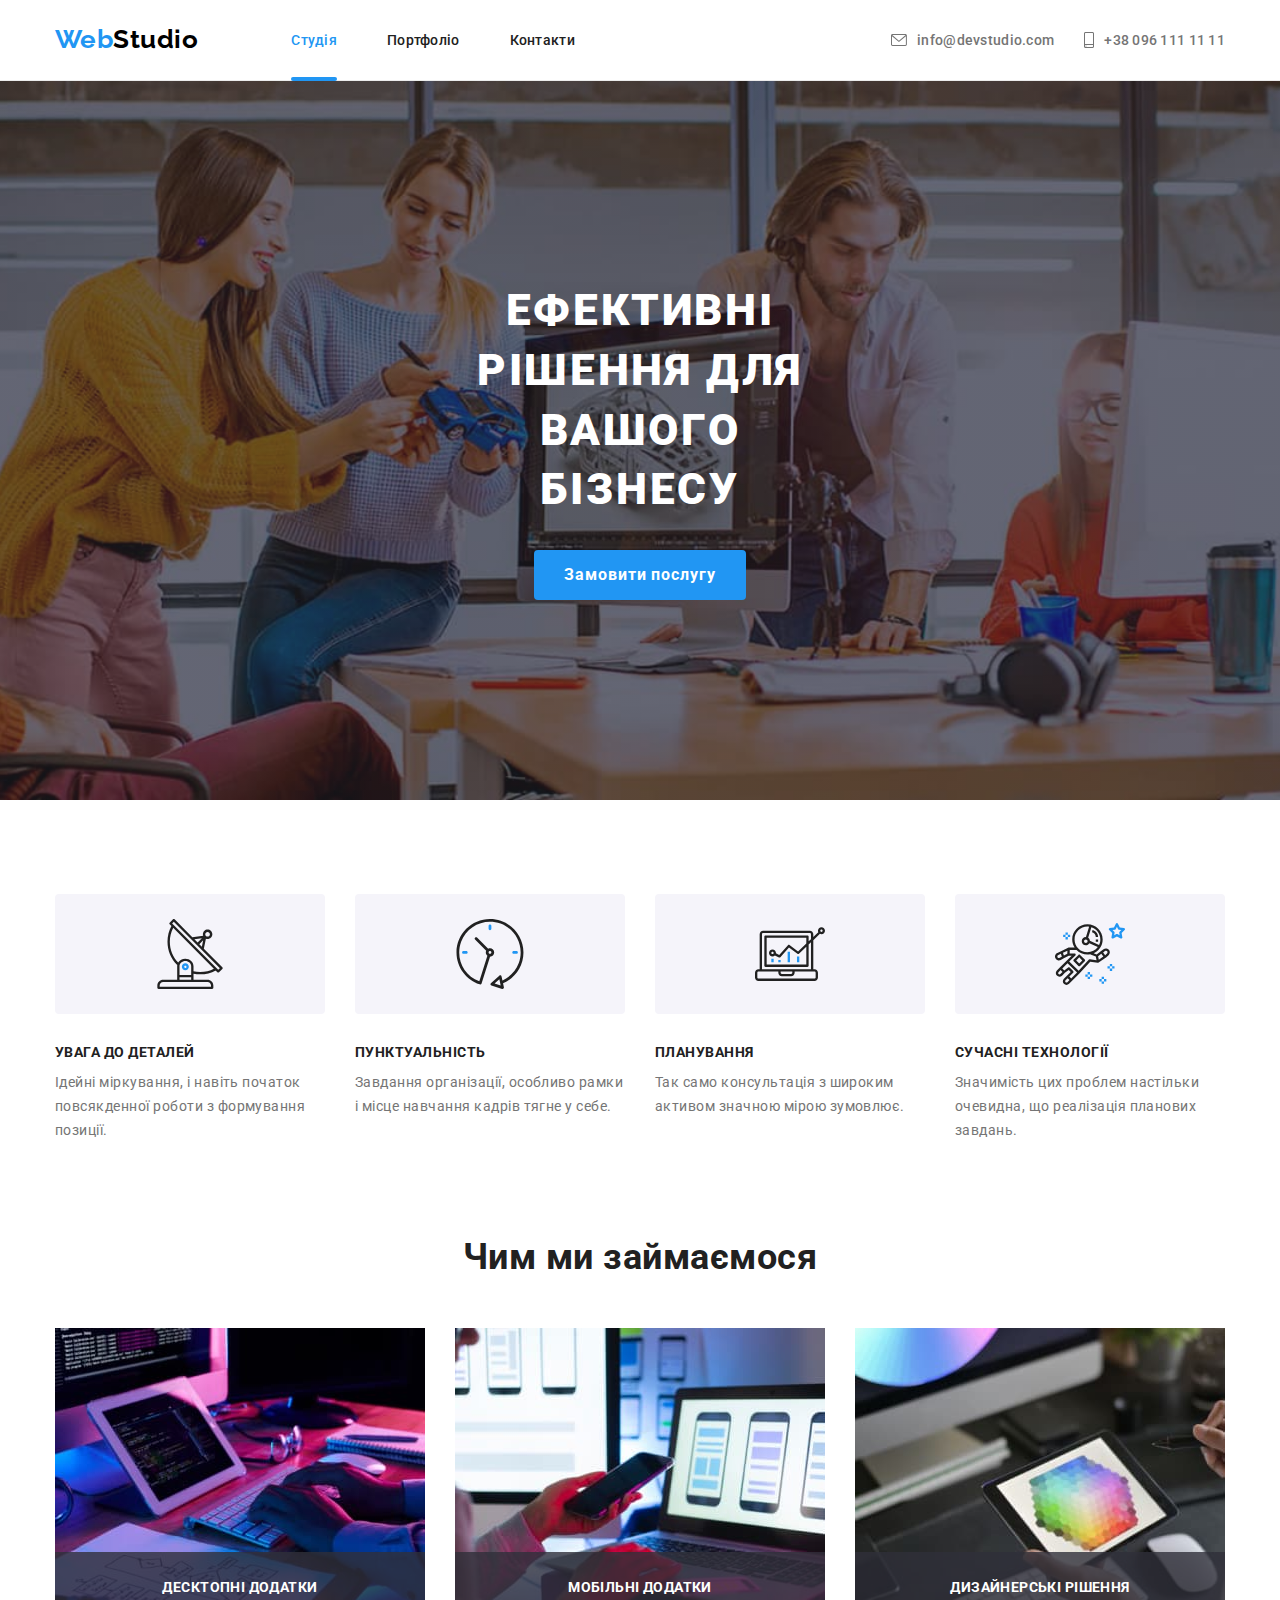
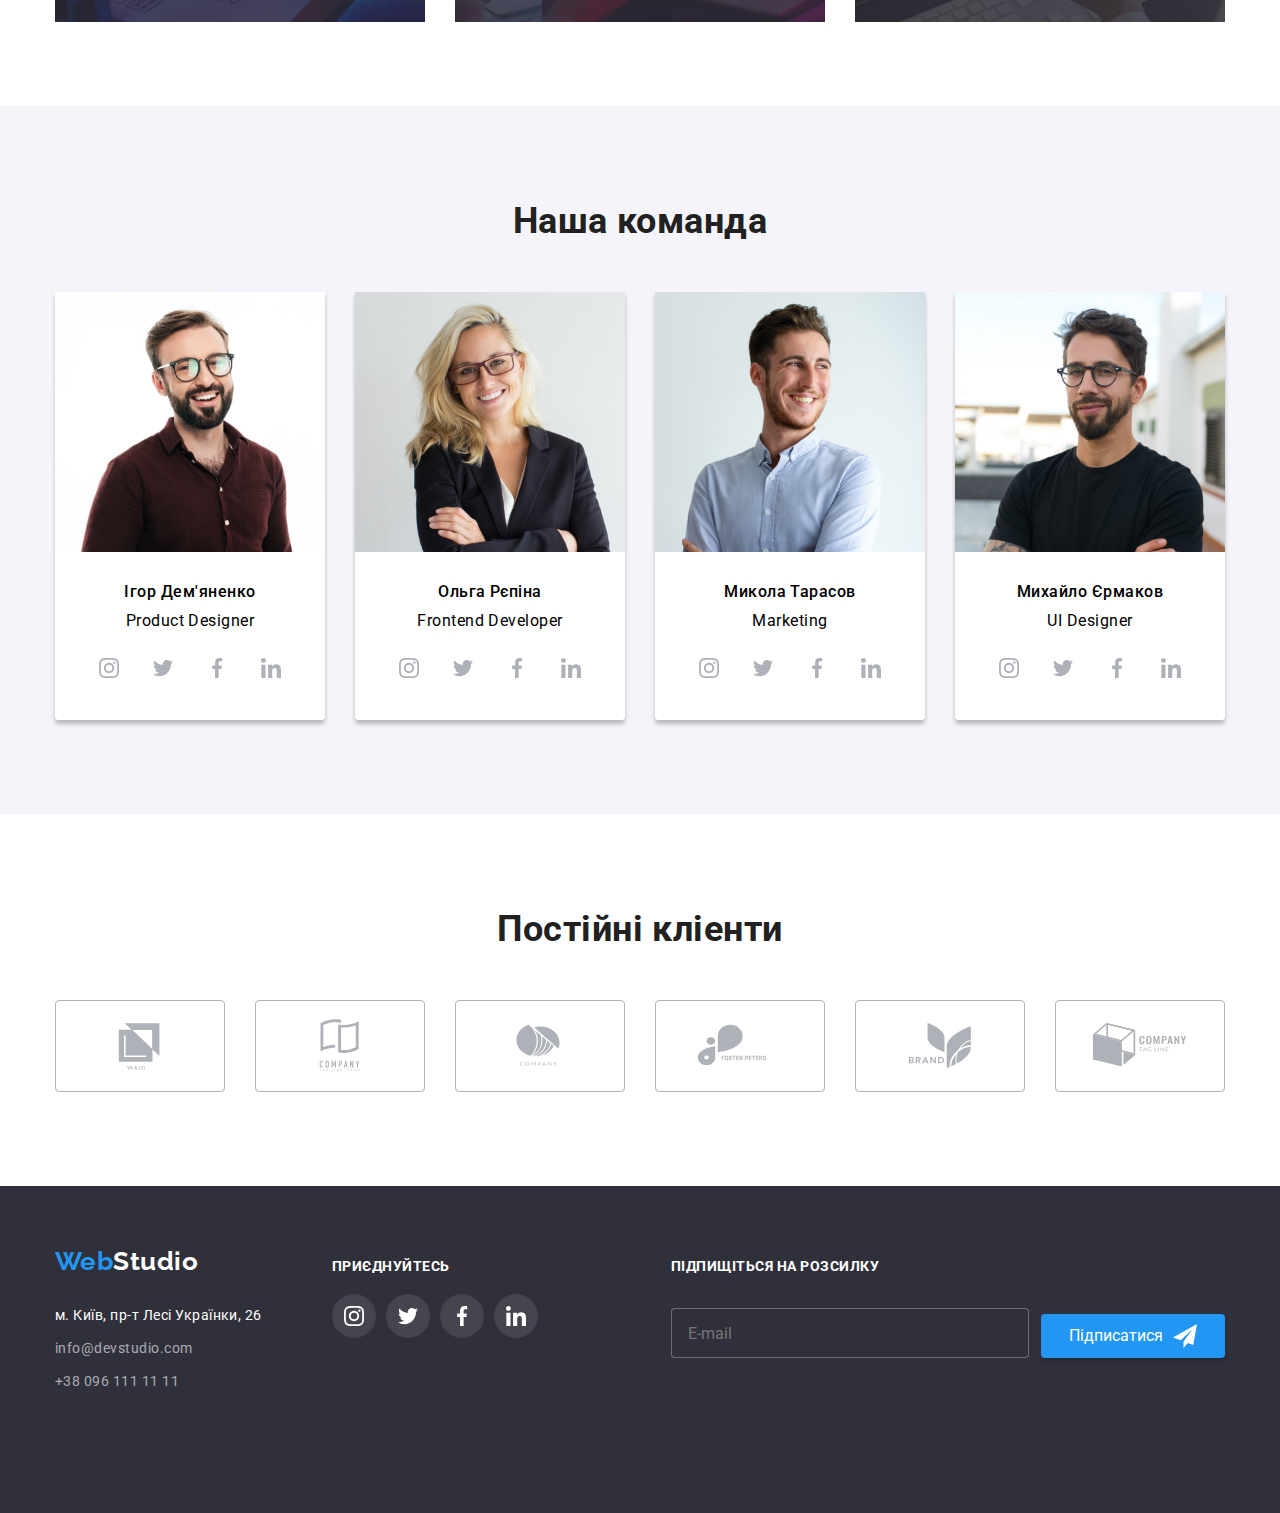
==== commit c6f64029: "finish" ====
--- a/index.html
+++ b/index.html
@@ -61,49 +61,53 @@
         </button>
       </div>
       <div class="mob-menu is-hidden" data-menu>
-        <div class="container">
-          <button type="button" class="menu-close" data-menu-close>
-            <svg class="menu-close-icon">
-              <use href="./images/icons.svg#icon-close-black"></use>
-            </svg>
-          </button>
-          <ul class="list menu-mob">
-            <li class="menu-mob__item">
-              <a class="menu-mob__link current" href="./index.html">Студія</a>
-            </li>
-            <li class="menu-mob__item">
-              <a class="menu-mob__link" href="./portfolio.html">Портфоліо</a>
-            </li>
-            <li class="menu-mob__item">
-              <a class="menu-mob__link" href="">Контакти</a>
-            </li>
-          </ul>
-          <ul class="list contact-mob">
-            <li class="contact-mob__item">
-              <a class="contact-mob__link-mob" href="+380961111111">
-                +38 096 111 11 11
-              </a>
-            </li>
-            <li class="contact-mob__item">
-              <a class="contact-mob__link" href="info@devstudio.com">
-                info@devstudio.com
-              </a>
-            </li>
-          </ul>
-          <ul class="list mob-soc">
-            <li class="mob-soc-item">
-              <a class="mob-soc-link" href=""> Instagram </a>
-            </li>
-            <li class="mob-soc-item">
-              <a class="mob-soc-link" href=""> Twitter </a>
-            </li>
-            <li class="mob-soc-item">
-              <a class="mob-soc-link" href=""> Facebook </a>
-            </li>
-            <li class="mob-soc-item">
-              <a class="mob-soc-link" href=""> Linkedin </a>
-            </li>
-          </ul>
+        <div class="container mob-menu-container">
+          <div class="mob-wrap-top">
+            <button type="button" class="menu-close" data-menu-close>
+              <svg class="menu-close-icon">
+                <use href="./images/icons.svg#icon-close-black"></use>
+              </svg>
+            </button>
+            <ul class="list menu-mob">
+              <li class="menu-mob__item">
+                <a class="menu-mob__link current" href="./index.html">Студія</a>
+              </li>
+              <li class="menu-mob__item">
+                <a class="menu-mob__link" href="./portfolio.html">Портфоліо</a>
+              </li>
+              <li class="menu-mob__item">
+                <a class="menu-mob__link" href="">Контакти</a>
+              </li>
+            </ul>
+          </div>
+          <div class="mob-wrap-bot">
+            <ul class="list contact-mob">
+              <li class="contact-mob__item">
+                <a class="contact-mob__link-mob" href="+380961111111">
+                  +38 096 111 11 11
+                </a>
+              </li>
+              <li class="contact-mob__item">
+                <a class="contact-mob__link" href="info@devstudio.com">
+                  info@devstudio.com
+                </a>
+              </li>
+            </ul>
+            <ul class="list mob-soc">
+              <li class="mob-soc-item">
+                <a class="mob-soc-link" href=""> Instagram </a>
+              </li>
+              <li class="mob-soc-item">
+                <a class="mob-soc-link" href=""> Twitter </a>
+              </li>
+              <li class="mob-soc-item">
+                <a class="mob-soc-link" href=""> Facebook </a>
+              </li>
+              <li class="mob-soc-item">
+                <a class="mob-soc-link" href=""> Linkedin </a>
+              </li>
+            </ul>
+          </div>
         </div>
       </div>
     </header>
--- a/css/main.min.css
+++ b/css/main.min.css
@@ -1 +1 @@
-h1,h2,h3,h4,h5,h6,p{margin:0}ul{margin:0;padding:0}button{cursor:pointer}img{display:block;min-width:100%;height:auto}.container{width:100%;padding-left:15px;padding-right:15px;margin:0 auto}@media screen and (min-width: 480px){.container{max-width:480px}}@media screen and (min-width: 768px){.container{max-width:768px}}@media screen and (min-width: 1200px){.container{max-width:1200px}}:root{--title-color: #212121;--text-color: #757575;--tra: 250ms cubic-bezier(0.4, 0, 0.2, 1);--gra: linear-gradient(rgba(47, 48, 58, 0.4), rgba(47, 48, 58, 0.4))}body{font-family:roboto,sans-serif;letter-spacing:.03em}.list{list-style:none}.logo{font-family:Raleway,sans-serif;font-weight:700;font-size:26px;line-height:1.1923;color:#000;display:inline-block;padding-bottom:25px;padding-top:24px}.navigation__logo{margin-right:93px;text-decoration:none}.logo__first{color:#2196f3}.navigation{display:flex;align-items:center}.menu{display:none;gap:50px}@media screen and (min-width: 768px){.menu{display:flex;margin-right:96px}}.header__container{display:flex;align-items:center;justify-content:space-between}.header{margin-bottom:0;border-bottom:1px solid #ececec}.menu__link{font-style:normal;font-weight:500;font-size:14px;line-height:1.1428;letter-spacing:.02em;color:var(--title-color);display:inline-block;padding-bottom:32px;padding-top:32px;text-decoration:none;transition:color var(--tra)}.menu__link:hover,.menu__link:focus{color:#2196f3}.menu__link.current{position:relative;color:#2196f3}.current::after{content:"";position:absolute;bottom:0;left:0;margin-top:28px;width:100%;height:4px;background-color:#2196f3;border-radius:2px;transform:translateY(1px)}.contact{display:none;gap:30px}@media screen and (min-width: 768px){.contact{display:block}}@media screen and (min-width: 1200px){.contact{display:flex;align-items:center}}.contact__item{display:flex}.contact__item:not(:last-child){margin-bottom:10px}@media screen and (min-width: 1200px){.contact__item:not(:last-child){margin-bottom:0}}.contact__link{font-style:normal;font-weight:500;font-size:14px;line-height:1.1428;letter-spacing:.02em;color:var(--text-color);display:flex;align-items:center;gap:10px;text-decoration:none;transition:color var(--tra),fill color}.contact__link:hover,.contact__link:focus{color:#2196f3}.contact__icon{fill:var(--text-color)}.contact__link:hover .contact__icon{fill:#2196f3}.contact__link:focus .contact__icon{fill:#2196f3}.menu-open{background:rgba(0,0,0,0);border:none}@media screen and (min-width: 768px){.menu-open{display:none}}.mob-menu{top:0;left:0;position:fixed;width:100vw;height:100vh;background-color:#fff;padding:10px 15px 48px 40px}.mob-menu>.container{height:100%;display:flex;flex-direction:column;justify-content:space-between;overflow:auto}@media screen and (min-width: 768px){.mob-menu{display:none}}.menu-close{position:relative;display:block;margin-left:auto;width:40px;height:40px;padding:11px;background-color:#fff;border:none}.menu-close:hover .menu-close-icon,.menu-close:focus .menu-close-icon{fill:#2196f3}.menu-close-icon{position:absolute;top:50%;left:50%;width:19px;height:19px;transform:translate(-50%, -50%);fill:#212121}.menu-mob{margin-bottom:306px}.menu-mob__item:not(:last-child){margin-bottom:32px}.menu-mob__item{color:#212121}.menu-mob__link{text-decoration:none;font-weight:500;font-size:40px;line-height:1.175;letter-spacing:.02em;color:#212121}.menu-mob__link:hover,.menu-mob__link:focus{color:#2196f3}.contact-mob{margin-bottom:64px}.contact-mob__link-mob{text-decoration:none;color:#2196f3;font-weight:500;font-size:34px;line-height:1.1764705882;letter-spacing:.02em}.contact-mob__link{text-decoration:none;color:#757575;font-weight:500;font-size:24px;line-height:1.1666666667;letter-spacing:.02em}.mob-soc{display:flex;gap:20px}.mob-soc-link{text-decoration:none;color:#2196f3}.title{font-size:36px;line-height:1.1667;text-align:center;color:var(--title-color)}.hero{padding:118px 45px;max-width:480px;background-color:rgba(47,48,58,.4);background-image:var(--gra),url(../images/hero-dg-mob.jpeg);margin:0 auto;background-repeat:no-repeat;background-position:center;background-size:cover}@media(min-device-pixel-ratio: 2),(min-resolution: 192dpi),(min-resolution: 2dppx){.hero{background-image:var(--gra),url(../images/hero-dg-mob-2x.jpeg)}}@media screen and (min-width: 480px){.hero{background-image:var(--gra),url(../images/hero-bg-tab.jpeg)}}@media screen and (min-width: 480px)and (min-device-pixel-ratio: 2),screen and (min-width: 480px)and (min-resolution: 192dpi),screen and (min-width: 480px)and (min-resolution: 2dppx){.hero{background-image:var(--gra),url(../images/hero-bg-tab-2x.jpeg)}}@media screen and (min-width: 768px){.hero{background-image:var(--gra),url(../images/hero.jpg)}}@media screen and (min-width: 768px)and (min-device-pixel-ratio: 2),screen and (min-width: 768px)and (min-resolution: 192dpi),screen and (min-width: 768px)and (min-resolution: 2dppx){.hero{background-image:var(--gra),url(../images/hero-2x.jpeg)}}@media screen and (min-width: 768px){.hero{max-width:768px}}@media screen and (min-width: 1200px){.hero{max-width:1600px}}.hero__title{font-style:normal;font-weight:900;font-size:26px;line-height:1.62;text-align:center;letter-spacing:.06em;text-transform:uppercase;color:#fff;margin-bottom:30px}@media screen and (min-width: 1200px){.hero__title{font-size:44px;line-height:1.36}}.hero__btn{font-style:normal;font-weight:700;font-size:16px;line-height:1.875;display:block;align-items:center;text-align:center;letter-spacing:.06em;color:#fff;background-color:#2196f3;border:none;border-radius:4px;padding:10px 30px;transition:color var(--tra),background-color var(--tra)}.hero__btn:hover,.hero__btn:focus{color:#2196f3;background-color:#fff}.btn{margin:0 auto}.about{padding-top:60px;padding-bottom:60px}@media screen and (min-width: 1200px){.about{padding-top:94px;padding-bottom:94px}}.about__list{display:flex;flex-wrap:wrap;gap:30px}.about__item{width:100%}@media screen and (min-width: 768px){.about__item{width:calc((100% - 30px)/2)}}@media screen and (min-width: 1200px){.about__item{width:calc((100% - 90px)/4)}}.about__icon{display:flex;align-items:center;justify-content:center;width:450px;height:120px;background-color:#f5f4fa;border-radius:4px}@media screen and (min-width: 768px){.about__icon{width:354px}}@media screen and (min-width: 1200px){.about__icon{width:270px}}.about__benefits{font-style:normal;font-weight:700;font-size:14px;line-height:1.1428;text-transform:uppercase;color:var(--title-color)}.title__benefits{margin-top:30px;margin-bottom:10px}.about__text{font-size:14px;line-height:1.7143;color:var(--text-color)}.visually-hidden{position:absolute;width:1px;height:1px;margin:-1px;border:0;padding:0;white-space:nowrap;clip-path:inset(100%);clip:rect(0 0 0 0);overflow:hidden}.example{padding-bottom:84px;display:none}@media screen and (min-width: 1200px){.example{display:block}}.example__list{display:flex;gap:30px}.example__title{margin-bottom:50px}.example__item{position:relative}.example__text{position:absolute;bottom:0;margin:0;width:100%;text-align:center;align-items:center;padding-top:27px;padding-bottom:27px;text-transform:uppercase;font-weight:700;font-size:14px;line-height:1.17;letter-spacing:.03em;background:rgba(47,48,58,.8);color:#fff}.team{background-color:#f5f4fa;padding-top:60px;padding-bottom:60px}@media screen and (min-width: 1200px){.team{padding-top:94px;padding-bottom:94px}}.team-container{padding-top:30px;padding-bottom:24px;background-color:#fff;border-radius:0px 0px 4px 4px}@media screen and (min-width: 1200px){.team-container{padding-bottom:30px}}.title-item{margin-bottom:30px}@media screen and (min-width: 1200px){.title-item{margin-bottom:50px}}.title-team{font-weight:500;font-size:16px;line-height:1.1875;text-align:center;margin-bottom:10px}.team-cards{border-radius:0px 0px 4px 4px;box-shadow:0px 4px 4px 0px rgba(0,0,0,.25);width:100%}@media screen and (min-width: 768px){.team-cards{width:calc((100% - 30px)/2)}}@media screen and (min-width: 1200px){.team-cards{width:calc((100% - 90px)/4)}}.title-team-text{font-size:16px;line-height:1.1875;text-align:center;margin-bottom:16px}.list-team{display:flex;flex-wrap:wrap;gap:30px}.team-soc-list{display:flex;justify-content:center;gap:10px}.team-soc-item{width:44px;height:44px;border-radius:50%}.team-soc-link{width:100%;height:100%;border-radius:50%;display:flex;align-items:center;justify-content:center;color:#afb1b8;transition:color var(--tra),background-color var(--tra)}.team-soc-link:hover,.team-soc-link:focus{background-color:#2196f3;color:#fff}.team-soc-icon{fill:currentColor}.clients{padding-top:94px;padding-bottom:94px}.clients-list{margin-top:50px;display:flex;justify-content:center;gap:30px;flex-wrap:wrap}.clients-link{width:210px;height:92px;box-sizing:border-box;border:1px solid #afb1b8;border-radius:4px;display:flex;align-items:center;justify-content:center;color:#afb1b8;transition:color var(--tra),border-color var(--tra)}.clients-link:hover,.clients-link:focus{border-color:#2196f3}@media screen and (min-width: 768px){.clients-link{width:226px}}@media screen and (min-width: 1200px){.clients-link{width:170px}}.clients-icon{fill:currentColor}.clients-link:hover .clients-icon{color:#2196f3}.clients-link:focus .clients-icon{color:#2196f3}.list-portfolio-type{margin-bottom:50px;display:flex;justify-content:center;gap:8px}.filtr{font-weight:500;font-size:16px;line-height:1.625;text-align:center;color:var(--title-color);padding:6px 22px;border-radius:4px;background-color:#f5f4fa;border:none;font-family:inherit;transition:color var(--tra),background-color var(--tra),box-shadow var(--tra)}.filtr:hover,.filtr:focus{color:#fff;background-color:#2196f3;box-shadow:0px 4px 4px 0px rgba(0,0,0,.25)}.portfolio{padding-top:94px;padding-bottom:94px}.list-portfolio{display:flex;flex-wrap:wrap;gap:30px}.portfolio-item{width:370px}.portfolio-link{display:block;transition:box-shadow var(--tra)}.portfolio-link:hover,.portfolio-link:focus{box-shadow:0px 1px 1px rgba(0,0,0,.12),0px 4px 4px rgba(0,0,0,.06),1px 4px 6px rgba(0,0,0,.16)}.list-portfolio a{text-decoration:none}.portfolio-top-wrap{position:relative;overflow:hidden}.portfolio-top-text{position:absolute;top:0;height:100%;color:#fff;font-size:18px;line-height:1.56;letter-spacing:.03em;background-color:rgba(33,150,243,.9);padding:63px 24px;transform:translateY(100%);transition:transform 250ms linear;overflow:auto}.portfolio-link:hover .portfolio-top-text{transform:translateY(0)}.title-cards{padding:20px 24px;border-right:1px solid #eee;border-bottom:1px solid #eee;border-left:1px solid #eee}.portfolio-title{font-size:18px;line-height:2;letter-spacing:.06em;color:var(--title-color);margin-bottom:4px;width:322px}.portfolio-text{font-size:16px;line-height:1.875;color:var(--text-color)}.footer{background-color:#2f303a;padding-top:60px;padding-bottom:60px}@media screen and (min-width: 1200px){.footer{display:flex}}.logo-footer{font-family:Raleway,sans-serif;font-weight:700;font-size:26px;line-height:1.1923;text-decoration:none;color:#fff}.contacts{font-style:normal;margin-top:26px;margin-bottom:60px;display:flex;flex-direction:column;align-items:center}@media screen and (min-width: 1200px){.contacts{align-items:flex-start}}.contacts-text{font-size:14px;line-height:1.7143;color:#fff;margin-bottom:9px}.contacts-title{text-decoration:none;font-size:14px;line-height:1.7143;color:rgba(255,255,255,.6)}.contacts-title-footer{margin-bottom:9px}.footer a{text-decoration:none}@media screen and (min-width: 1200px){.footer-container{display:flex;justify-content:space-between}}.footer-container-first{display:flex;flex-direction:column;align-items:center}@media screen and (min-width: 768px){.footer-container-first{flex-direction:row;justify-content:space-between;padding-left:76px;padding-right:89px}}@media screen and (min-width: 1200px){.footer-container-first{align-items:flex-start;padding:0;justify-content:flex-start}}.mob-footer{display:flex;flex-direction:column;align-items:center}@media screen and (min-width: 1200px){.mob-footer{align-items:flex-start;margin-right:70px}}.footer-wrap{display:flex;flex-direction:column;align-items:center;padding-top:12px;margin-bottom:60px}@media screen and (min-width: 1200px){.footer-wrap{align-items:flex-start}}.footer-wrap h2{margin-bottom:20px}.footer-title{font-size:14px;color:#fff}.footer-list{display:flex;gap:10px}.footer-item{width:44px;height:44px}.footer-link{width:100%;height:100%;border-radius:50%;align-items:center;justify-content:center;background-color:rgba(255,255,255,.1);color:#fff;transition:background-color var(--tra)}.footer-link:hover,.footer-link:focus{background-color:#2196f3}.footer-icon{fill:currentColor}.footer-modal-wrap{display:flex;flex-direction:column;align-items:center;padding-top:12px}@media screen and (min-width: 1200px){.footer-modal-wrap{align-items:flex-start;margin-left:94px}}.footer-modal-wrap .footer-title{margin-bottom:20px}.footer-input{width:358px;height:50px;padding:15px 16px;border:1px solid rgba(255,255,255,.3);border-radius:4px;background-color:#2f303a;font-size:16px;line-height:1.25;color:rgba(255,255,255,.6);margin-right:12px;margin-top:auto}.footer-modal{display:flex;flex-direction:column;align-items:center}@media screen and (min-width: 1200px){.footer-modal{flex-direction:row}}.footer-modal-btn{padding:10px 28px;background-color:#2196f3;color:#fff;box-shadow:0px 4px 4px rgba(0,0,0,.15);border-radius:4px;border:none;display:inline-flex;align-items:center;gap:10px;margin-top:20px}.footer-modal-icon{fill:currentColor}.backdrop{position:fixed;top:0;width:100%;height:100%;background-color:rgba(0,0,0,.2);transition:opacity 250ms linear,visibility 250ms linear}.modal{position:absolute;top:50%;left:50%;transform:translate(-50%, -50%) scale(1);transition:transform 250ms linear;width:528px;min-height:581px;background-color:#fff;box-shadow:0px 1px 3px rgba(0,0,0,.12),0px 1px 1px rgba(0,0,0,.14),0px 2px 1px rgba(0,0,0,.2);border-radius:4px;padding:40px}.backdrop.is-hidden .modal{transform:translate(-50%, -50%) scale(0)}.modal-close{position:absolute;top:8px;right:8px;width:30px;height:30px;background-color:#fff;border:1px solid rgba(0,0,0,.1);border-radius:50%;display:flex;align-items:center;justify-content:center}.modal-close:focus .modal-close-icon{fill:#2196f3}.modal-close:hover .modal-close-icon{fill:#2196f3}.modal-title{font-family:roboto;font-style:normal;font-weight:700;font-size:20px;line-height:1.15;letter-spacing:.03em;text-align:center;margin-bottom:12px;color:#212121}.modal.form{padding:40px}.input-label{font-size:12px;line-height:1.17;letter-spacing:.01em;color:#757575;margin-bottom:4px}.input-wrap{position:relative;margin-bottom:10px}.modal-input{width:100%;max-width:448px;height:40px;border:1px solid rgba(33,33,33,.2);border-radius:4px;padding-left:42px}.modal-input:focus{border-color:#2196f3;outline:#2196f3;box-shadow:0px 1px 3px rgba(0,0,0,.12),0px 1px 1px rgba(0,0,0,.14),0px 2px 1px rgba(0,0,0,.2)}.modal-icon{position:absolute;top:50%;transform:translateY(-50%);left:12px}.modal-input:focus .modal-icon{fill:#2196f3}.modal-comment{width:100%;height:120px;border:1px solid rgba(33,33,33,.2);border-radius:4px;resize:none;font-size:12px;line-height:1.17;letter-spacing:.01em;color:rgba(117,117,117,.5);padding:12px 16px}.modal-comment:focus{border-color:#2196f3;outline:#2196f3;box-shadow:0px 1px 3px rgba(0,0,0,.12),0px 1px 1px rgba(0,0,0,.14),0px 2px 1px rgba(0,0,0,.2)}.check-text{font-family:roboto;font-weight:400;font-size:14px;line-height:1.71;color:#757575;display:flex;align-items:center;margin-bottom:30px;justify-content:center}.modal-check:checked+.check-text::before{background-color:#2196f3;border:none;background-image:url(../images/Vector.svg);background-position:center;background-repeat:no-repeat}.check-text::before{content:"";width:16px;height:15px;border:2px solid #303030;border-radius:2px;margin-right:8px}.check-link{color:#2196f3}.wrapper{margin-right:5px}.modal-btn{display:block;padding:10px 52px;font-weight:700;font-size:16px;line-height:1.875;letter-spacing:.06em;align-items:center;margin:0 auto;color:#fff;background-color:#2196f3;box-shadow:0px 4px 4px rgba(0,0,0,.15);border-radius:4px;border:none}.modal-btn:focus{background-color:#188ce8}.is-hidden{opacity:0;visibility:hidden;pointer-events:none}/*# sourceMappingURL=main.min.css.map */+h1,h2,h3,h4,h5,h6,p{margin:0}ul{margin:0;padding:0}button{cursor:pointer}img{display:block;min-width:100%;height:auto}.container{width:100%;padding-left:15px;padding-right:15px;margin:0 auto}@media screen and (min-width: 480px){.container{max-width:480px}}@media screen and (min-width: 768px){.container{max-width:768px}}@media screen and (min-width: 1200px){.container{max-width:1200px}}:root{--title-color: #212121;--text-color: #757575;--tra: 250ms cubic-bezier(0.4, 0, 0.2, 1);--gra: linear-gradient(rgba(47, 48, 58, 0.4), rgba(47, 48, 58, 0.4))}body{font-family:roboto,sans-serif;letter-spacing:.03em}.list{list-style:none}.logo{font-family:Raleway,sans-serif;font-weight:700;font-size:26px;line-height:1.1923;color:#000;display:inline-block;padding-bottom:25px;padding-top:24px}.navigation__logo{margin-right:93px;text-decoration:none}.logo__first{color:#2196f3}.navigation{display:flex;align-items:center}.menu{display:none;gap:50px}@media screen and (min-width: 768px){.menu{display:flex}}.header__container{display:flex;align-items:center;justify-content:space-between}.header{margin-bottom:0;border-bottom:1px solid #ececec}.menu__link{font-style:normal;font-weight:500;font-size:14px;line-height:1.1428;letter-spacing:.02em;color:var(--title-color);display:inline-block;padding-bottom:32px;padding-top:32px;text-decoration:none;transition:color var(--tra)}.menu__link:hover,.menu__link:focus{color:#2196f3}.menu__link.current{position:relative;color:#2196f3}.current::after{content:"";position:absolute;bottom:0;left:0;margin-top:28px;width:100%;height:4px;background-color:#2196f3;border-radius:2px;transform:translateY(1px)}.contact{display:none;gap:30px}@media screen and (min-width: 768px){.contact{display:block}}@media screen and (min-width: 1200px){.contact{display:flex;align-items:center}}.contact__item{display:flex}.contact__item:not(:last-child){margin-bottom:10px}@media screen and (min-width: 1200px){.contact__item:not(:last-child){margin-bottom:0}}.contact__link{font-style:normal;font-weight:500;font-size:12px;line-height:1.1428;letter-spacing:.02em;color:var(--text-color);display:flex;align-items:center;gap:10px;text-decoration:none;transition:color var(--tra),fill color}.contact__link:hover,.contact__link:focus{color:#2196f3}@media screen and (min-width: 1200px){.contact__link{font-size:14px}}.contact__icon{fill:var(--text-color)}.contact__link:hover .contact__icon{fill:#2196f3}.contact__link:focus .contact__icon{fill:#2196f3}.menu-open{background:rgba(0,0,0,0);border:none}@media screen and (min-width: 768px){.menu-open{display:none}}.mob-menu{top:0;left:0;position:fixed;width:100vw;height:100vh;background-color:#fff;padding:10px 15px 48px 40px}.mob-menu>.container{height:100%;display:flex;flex-direction:column;justify-content:space-between;overflow:auto}@media screen and (min-width: 768px){.mob-menu{display:none}}.menu-close{position:relative;display:block;margin-left:auto;width:40px;height:40px;padding:11px;background-color:#fff;border:none}.menu-close:hover .menu-close-icon,.menu-close:focus .menu-close-icon{fill:#2196f3}.menu-close-icon{position:absolute;top:50%;left:50%;width:19px;height:19px;transform:translate(-50%, -50%);fill:#212121}.mob-menu-container{display:flex;flex-direction:column;justify-content:space-between}.menu-mob__item:not(:last-child){margin-bottom:32px}.menu-mob__item{color:#212121;display:flex}.menu-mob__link{text-decoration:none;font-weight:500;font-size:40px;line-height:1.175;letter-spacing:.02em;color:#212121}.menu-mob__link:hover,.menu-mob__link:focus{color:#2196f3}.menu-mob__link.current{position:relative;color:#2196f3}.contact-mob{margin-bottom:64px}.contact-mob__item:not(:last-child){margin-bottom:32px}.contact-mob__link-mob{text-decoration:none;color:#2196f3;font-weight:500;font-size:34px;line-height:1.1764705882;letter-spacing:.02em}.contact-mob__link{text-decoration:none;color:#757575;font-weight:500;font-size:24px;line-height:1.1666666667;letter-spacing:.02em}.mob-soc{display:flex;gap:20px}.mob-soc-item:not(:last-child){padding-right:10px;border-right:1px solid rgba(33,33,33,.2)}.mob-soc-item:not(:first-child){margin-left:-10px}.mob-soc-link{text-decoration:none;color:#2196f3}.title{font-size:36px;line-height:1.1667;text-align:center;color:var(--title-color)}.hero{padding:118px 45px;max-width:480px;background-color:rgba(47,48,58,.4);background-image:var(--gra),url(../images/hero-dg-mob.jpeg);margin:0 auto;background-repeat:no-repeat;background-position:center;background-size:cover}@media(min-device-pixel-ratio: 2),(min-resolution: 192dpi),(min-resolution: 2dppx){.hero{background-image:var(--gra),url(../images/hero-dg-mob-2x.jpeg)}}@media screen and (min-width: 480px){.hero{background-image:var(--gra),url(../images/hero-bg-tab.jpeg)}}@media screen and (min-width: 480px)and (min-device-pixel-ratio: 2),screen and (min-width: 480px)and (min-resolution: 192dpi),screen and (min-width: 480px)and (min-resolution: 2dppx){.hero{background-image:var(--gra),url(../images/hero-bg-tab-2x.jpeg)}}@media screen and (min-width: 768px){.hero{background-image:var(--gra),url(../images/hero.jpg)}}@media screen and (min-width: 768px)and (min-device-pixel-ratio: 2),screen and (min-width: 768px)and (min-resolution: 192dpi),screen and (min-width: 768px)and (min-resolution: 2dppx){.hero{background-image:var(--gra),url(../images/hero-2x.jpeg)}}@media screen and (min-width: 768px){.hero{padding:118px 189px;max-width:768px}}@media screen and (min-width: 1200px){.hero{padding:200px 437px;max-width:1600px}}.hero__title{font-style:normal;font-weight:900;font-size:26px;line-height:1.62;text-align:center;letter-spacing:.06em;text-transform:uppercase;color:#fff;margin-bottom:30px}@media screen and (min-width: 1200px){.hero__title{font-size:44px;line-height:1.36}}.hero__btn{font-style:normal;font-weight:700;font-size:16px;line-height:1.875;display:block;align-items:center;text-align:center;letter-spacing:.06em;color:#fff;background-color:#2196f3;border:none;border-radius:4px;padding:10px 30px;transition:color var(--tra),background-color var(--tra)}.hero__btn:hover,.hero__btn:focus{color:#2196f3;background-color:#fff}.btn{margin:0 auto}.about{padding-top:60px;padding-bottom:60px}@media screen and (min-width: 1200px){.about{padding-top:94px;padding-bottom:94px}}.about__list{display:flex;flex-wrap:wrap;gap:30px}.about__item{width:100%}@media screen and (min-width: 768px){.about__item{width:calc((100% - 30px)/2)}}@media screen and (min-width: 1200px){.about__item{width:calc((100% - 90px)/4)}}.about__icon{display:flex;align-items:center;justify-content:center;width:450px;height:120px;background-color:#f5f4fa;border-radius:4px}@media screen and (min-width: 768px){.about__icon{width:354px}}@media screen and (min-width: 1200px){.about__icon{width:270px}}.about__benefits{font-style:normal;font-weight:700;font-size:14px;line-height:1.1428;text-transform:uppercase;color:var(--title-color)}.title__benefits{margin-top:30px;margin-bottom:10px}.about__text{font-size:14px;line-height:1.7143;color:var(--text-color)}.visually-hidden{position:absolute;width:1px;height:1px;margin:-1px;border:0;padding:0;white-space:nowrap;clip-path:inset(100%);clip:rect(0 0 0 0);overflow:hidden}.example{padding-bottom:84px;display:none}@media screen and (min-width: 1200px){.example{display:block}}.example__list{display:flex;gap:30px}.example__title{margin-bottom:50px}.example__item{position:relative}.example__text{position:absolute;bottom:0;margin:0;width:100%;text-align:center;align-items:center;padding-top:27px;padding-bottom:27px;text-transform:uppercase;font-weight:700;font-size:14px;line-height:1.17;letter-spacing:.03em;background:rgba(47,48,58,.8);color:#fff}.team{background-color:#f5f4fa;padding-top:60px;padding-bottom:60px}@media screen and (min-width: 1200px){.team{padding-top:94px;padding-bottom:94px}}.team-container{padding-top:30px;padding-bottom:24px;background-color:#fff;border-radius:0px 0px 4px 4px}@media screen and (min-width: 1200px){.team-container{padding-bottom:30px}}.title-item{margin-bottom:30px}@media screen and (min-width: 1200px){.title-item{margin-bottom:50px}}.title-team{font-weight:500;font-size:16px;line-height:1.1875;text-align:center;margin-bottom:10px}.team-cards{border-radius:0px 0px 4px 4px;box-shadow:0px 4px 4px 0px rgba(0,0,0,.25);width:100%}@media screen and (min-width: 768px){.team-cards{width:calc((100% - 30px)/2)}}@media screen and (min-width: 1200px){.team-cards{width:calc((100% - 90px)/4)}}.title-team-text{font-size:16px;line-height:1.1875;text-align:center;margin-bottom:16px}.list-team{display:flex;flex-wrap:wrap;gap:30px}.team-soc-list{display:flex;justify-content:center;gap:10px}.team-soc-item{width:44px;height:44px;border-radius:50%}.team-soc-link{width:100%;height:100%;border-radius:50%;display:flex;align-items:center;justify-content:center;color:#afb1b8;transition:color var(--tra),background-color var(--tra)}.team-soc-link:hover,.team-soc-link:focus{background-color:#2196f3;color:#fff}.team-soc-icon{fill:currentColor}.clients{padding-top:94px;padding-bottom:94px}.clients-list{margin-top:50px;display:flex;justify-content:center;gap:30px;flex-wrap:wrap}.clients-link{width:210px;height:92px;box-sizing:border-box;border:1px solid #afb1b8;border-radius:4px;display:flex;align-items:center;justify-content:center;color:#afb1b8;transition:color var(--tra),border-color var(--tra)}.clients-link:hover,.clients-link:focus{border-color:#2196f3}@media screen and (min-width: 768px){.clients-link{width:226px}}@media screen and (min-width: 1200px){.clients-link{width:170px}}.clients-icon{fill:currentColor}.clients-link:hover .clients-icon{color:#2196f3}.clients-link:focus .clients-icon{color:#2196f3}.list-portfolio-type{margin-bottom:50px;display:flex;justify-content:center;gap:8px}.filtr{font-weight:500;font-size:16px;line-height:1.625;text-align:center;color:var(--title-color);padding:6px 22px;border-radius:4px;background-color:#f5f4fa;border:none;font-family:inherit;transition:color var(--tra),background-color var(--tra),box-shadow var(--tra)}.filtr:hover,.filtr:focus{color:#fff;background-color:#2196f3;box-shadow:0px 4px 4px 0px rgba(0,0,0,.25)}.portfolio{padding-top:94px;padding-bottom:94px}.list-portfolio{display:flex;flex-wrap:wrap;gap:30px}.portfolio-item{width:370px}.portfolio-link{display:block;transition:box-shadow var(--tra)}.portfolio-link:hover,.portfolio-link:focus{box-shadow:0px 1px 1px rgba(0,0,0,.12),0px 4px 4px rgba(0,0,0,.06),1px 4px 6px rgba(0,0,0,.16)}.list-portfolio a{text-decoration:none}.portfolio-top-wrap{position:relative;overflow:hidden}.portfolio-top-text{position:absolute;top:0;height:100%;color:#fff;font-size:18px;line-height:1.56;letter-spacing:.03em;background-color:rgba(33,150,243,.9);padding:63px 24px;transform:translateY(100%);transition:transform 250ms linear;overflow:auto}.portfolio-link:hover .portfolio-top-text{transform:translateY(0)}.title-cards{padding:20px 24px;border-right:1px solid #eee;border-bottom:1px solid #eee;border-left:1px solid #eee}.portfolio-title{font-size:18px;line-height:2;letter-spacing:.06em;color:var(--title-color);margin-bottom:4px;width:322px}.portfolio-text{font-size:16px;line-height:1.875;color:var(--text-color)}.footer{background-color:#2f303a;padding-top:60px;padding-bottom:60px}@media screen and (min-width: 1200px){.footer{display:flex}}.logo-footer{font-family:Raleway,sans-serif;font-weight:700;font-size:26px;line-height:1.1923;text-decoration:none;color:#fff}.contacts{font-style:normal;margin-top:26px;margin-bottom:60px;display:flex;flex-direction:column;align-items:center}@media screen and (min-width: 1200px){.contacts{align-items:flex-start}}.contacts-text{font-size:14px;line-height:1.7143;color:#fff;margin-bottom:9px}.contacts-title{text-decoration:none;font-size:14px;line-height:1.7143;color:rgba(255,255,255,.6)}.contacts-title-footer{margin-bottom:9px}.footer a{text-decoration:none}@media screen and (min-width: 1200px){.footer-container{display:flex;justify-content:space-between}}.footer-container-first{display:flex;flex-direction:column;align-items:center}@media screen and (min-width: 768px){.footer-container-first{flex-direction:row;justify-content:space-between;padding-left:76px;padding-right:89px}}@media screen and (min-width: 1200px){.footer-container-first{align-items:flex-start;padding:0;justify-content:flex-start}}.mob-footer{display:flex;flex-direction:column;align-items:center}@media screen and (min-width: 1200px){.mob-footer{align-items:flex-start;margin-right:70px}}.footer-wrap{display:flex;flex-direction:column;align-items:center;padding-top:12px;margin-bottom:60px}@media screen and (min-width: 1200px){.footer-wrap{align-items:flex-start}}.footer-wrap h2{margin-bottom:20px}.footer-title{font-size:14px;color:#fff}.footer-list{display:flex;gap:10px}.footer-item{width:44px;height:44px}.footer-link{width:100%;height:100%;border-radius:50%;display:flex;align-items:center;justify-content:center;background-color:rgba(255,255,255,.1);color:#fff;transition:background-color var(--tra)}.footer-link:hover,.footer-link:focus{background-color:#2196f3}.footer-icon{fill:currentColor}.footer-modal-wrap{display:flex;flex-direction:column;align-items:center;padding-top:12px}@media screen and (min-width: 1200px){.footer-modal-wrap{align-items:flex-start;margin-left:94px}}.footer-modal-wrap .footer-title{margin-bottom:20px}.footer-input{width:358px;height:50px;padding:15px 16px;border:1px solid rgba(255,255,255,.3);border-radius:4px;background-color:#2f303a;font-size:16px;line-height:1.25;color:rgba(255,255,255,.6);margin-right:12px;margin-top:auto}.footer-modal{display:flex;flex-direction:column;align-items:center}@media screen and (min-width: 1200px){.footer-modal{flex-direction:row}}.footer-modal-btn{padding:10px 28px;background-color:#2196f3;color:#fff;box-shadow:0px 4px 4px rgba(0,0,0,.15);border-radius:4px;border:none;display:inline-flex;align-items:center;gap:10px;margin-top:20px}.footer-modal-icon{fill:currentColor}.backdrop{position:fixed;top:0;width:100%;height:100%;background-color:rgba(0,0,0,.2);transition:opacity 250ms linear,visibility 250ms linear}.modal{position:absolute;top:50%;left:50%;transform:translate(-50%, -50%) scale(1);transition:transform 250ms linear;width:450px;min-height:581px;background-color:#fff;box-shadow:0px 1px 3px rgba(0,0,0,.12),0px 1px 1px rgba(0,0,0,.14),0px 2px 1px rgba(0,0,0,.2);border-radius:4px;padding:40px}@media screen and (min-width: 1200px){.modal{width:528px}}.backdrop.is-hidden .modal{transform:translate(-50%, -50%) scale(0)}.modal-close{position:absolute;top:8px;right:8px;width:30px;height:30px;background-color:#fff;border:1px solid rgba(0,0,0,.1);border-radius:50%;display:flex;align-items:center;justify-content:center}.modal-close:focus .modal-close-icon{fill:#2196f3}.modal-close:hover .modal-close-icon{fill:#2196f3}.modal-title{font-family:roboto;font-style:normal;font-weight:700;font-size:20px;line-height:1.15;letter-spacing:.03em;text-align:center;margin-bottom:12px;color:#212121}.modal.form{padding:40px}.input-label{font-size:12px;line-height:1.17;letter-spacing:.01em;color:#757575;margin-bottom:4px}.input-wrap{position:relative;margin-bottom:10px}.modal-input{width:100%;max-width:448px;height:40px;border:1px solid rgba(33,33,33,.2);border-radius:4px;padding-left:42px}.modal-input:focus{border-color:#2196f3;outline:#2196f3;box-shadow:0px 1px 3px rgba(0,0,0,.12),0px 1px 1px rgba(0,0,0,.14),0px 2px 1px rgba(0,0,0,.2)}.modal-icon{position:absolute;top:50%;transform:translateY(-50%);left:12px}.modal-input:focus .modal-icon{fill:#2196f3}.modal-comment{width:100%;height:120px;border:1px solid rgba(33,33,33,.2);border-radius:4px;resize:none;font-size:12px;line-height:1.17;letter-spacing:.01em;color:rgba(117,117,117,.5);padding:12px 16px}.modal-comment:focus{border-color:#2196f3;outline:#2196f3;box-shadow:0px 1px 3px rgba(0,0,0,.12),0px 1px 1px rgba(0,0,0,.14),0px 2px 1px rgba(0,0,0,.2)}.check-text{font-family:roboto;font-weight:400;font-size:12px;line-height:1.71;color:#757575;display:flex;align-items:center;margin-bottom:30px;justify-content:center}.modal-check:checked+.check-text::before{background-color:#2196f3;border:none;background-image:url(../images/Vector.svg);background-position:center;background-repeat:no-repeat}.check-text::before{content:"";width:16px;height:15px;border:2px solid #303030;border-radius:2px;margin-right:8px}@media screen and (min-width: 1200px){.check-text{font-size:14px}}.check-link{color:#2196f3}.wrapper{margin-right:5px}.modal-btn{display:block;padding:10px 52px;font-weight:700;font-size:16px;line-height:1.875;letter-spacing:.06em;align-items:center;margin:0 auto;color:#fff;background-color:#2196f3;box-shadow:0px 4px 4px rgba(0,0,0,.15);border-radius:4px;border:none}.modal-btn:focus{background-color:#188ce8}.is-hidden{opacity:0;visibility:hidden;pointer-events:none}/*# sourceMappingURL=main.min.css.map */